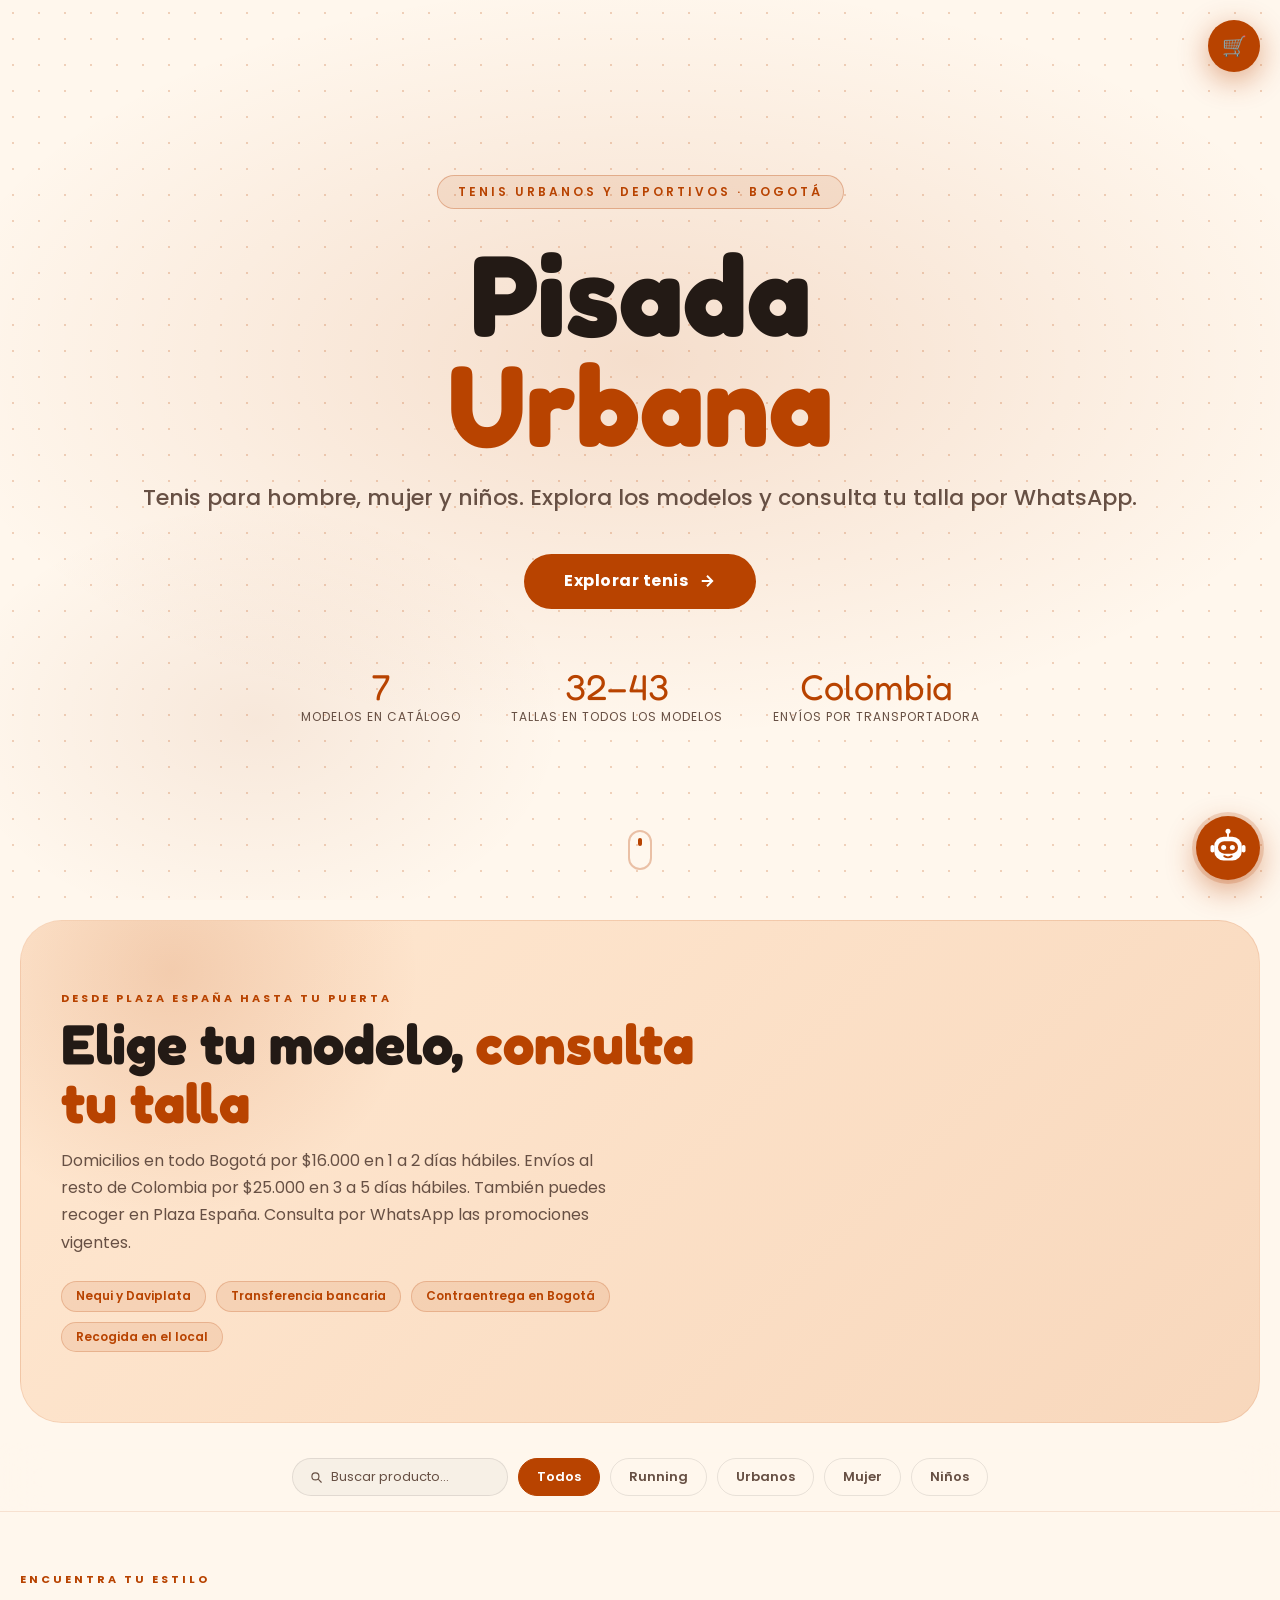
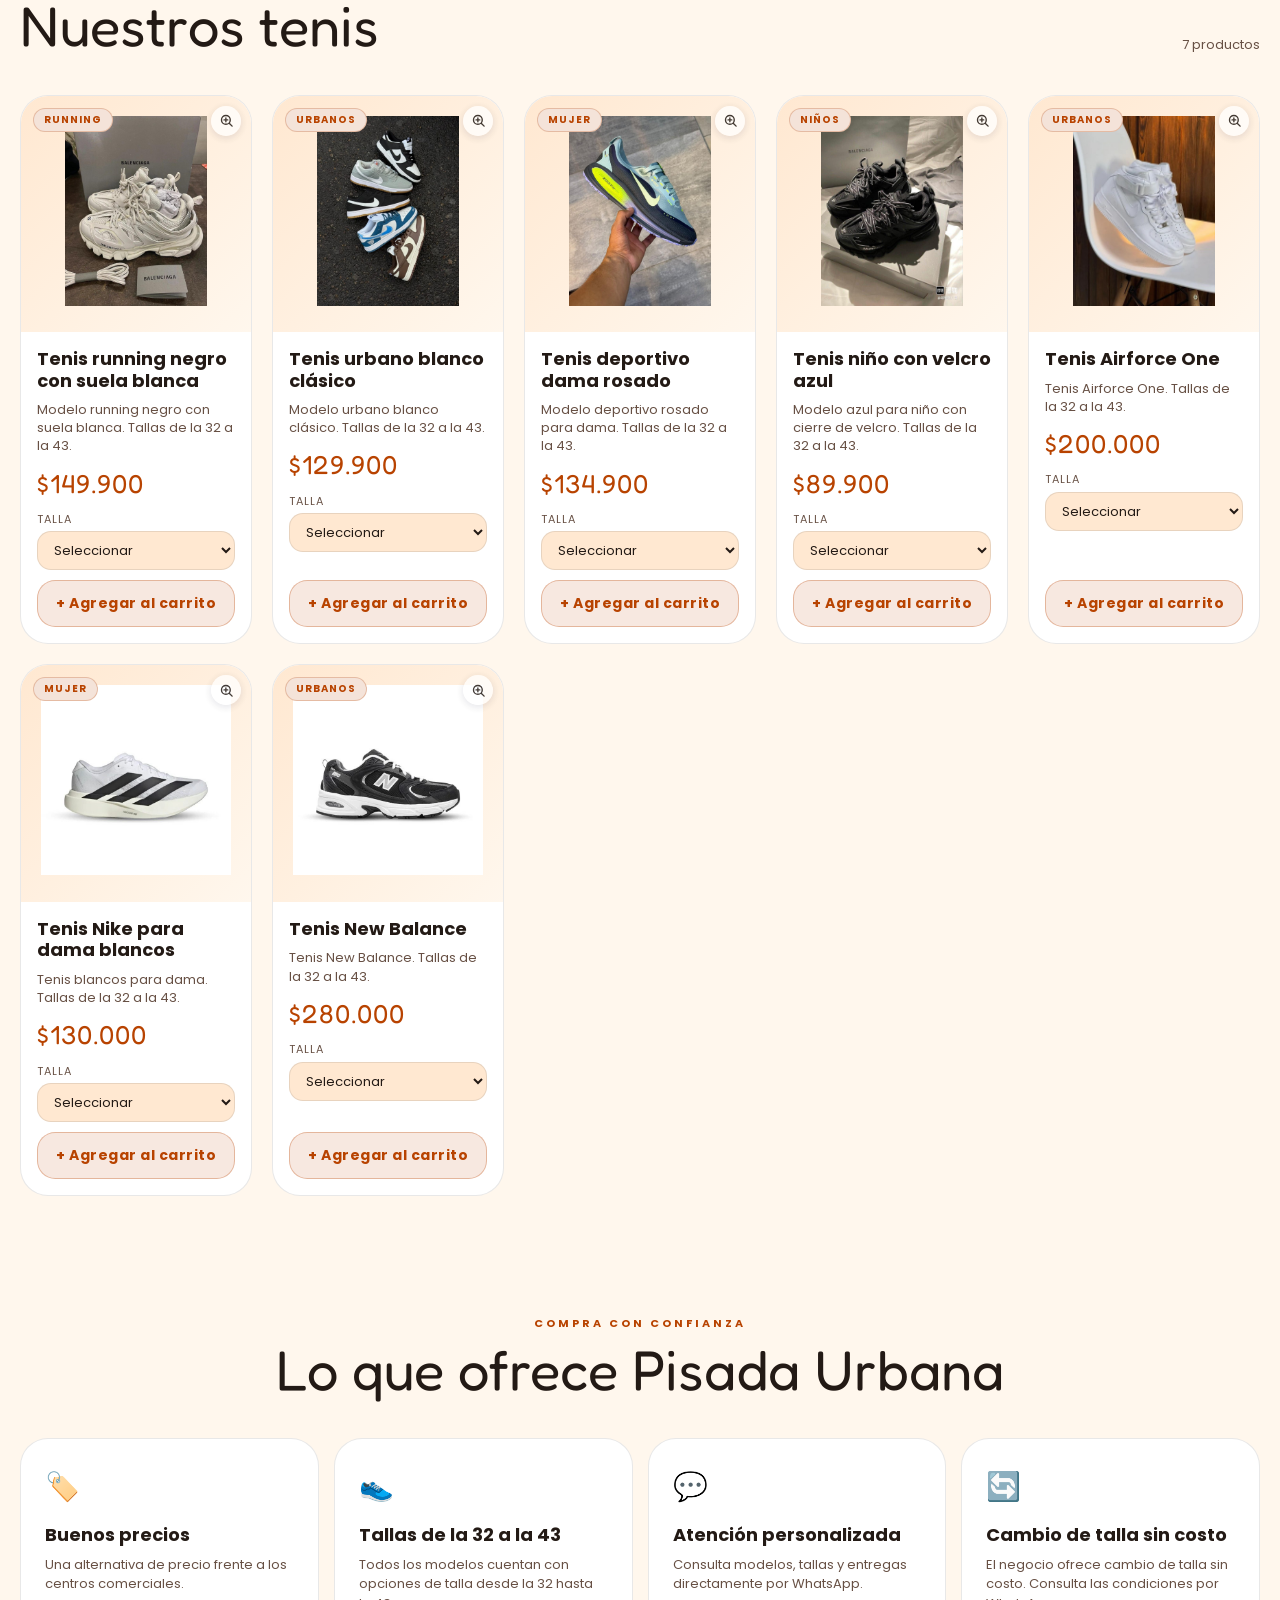
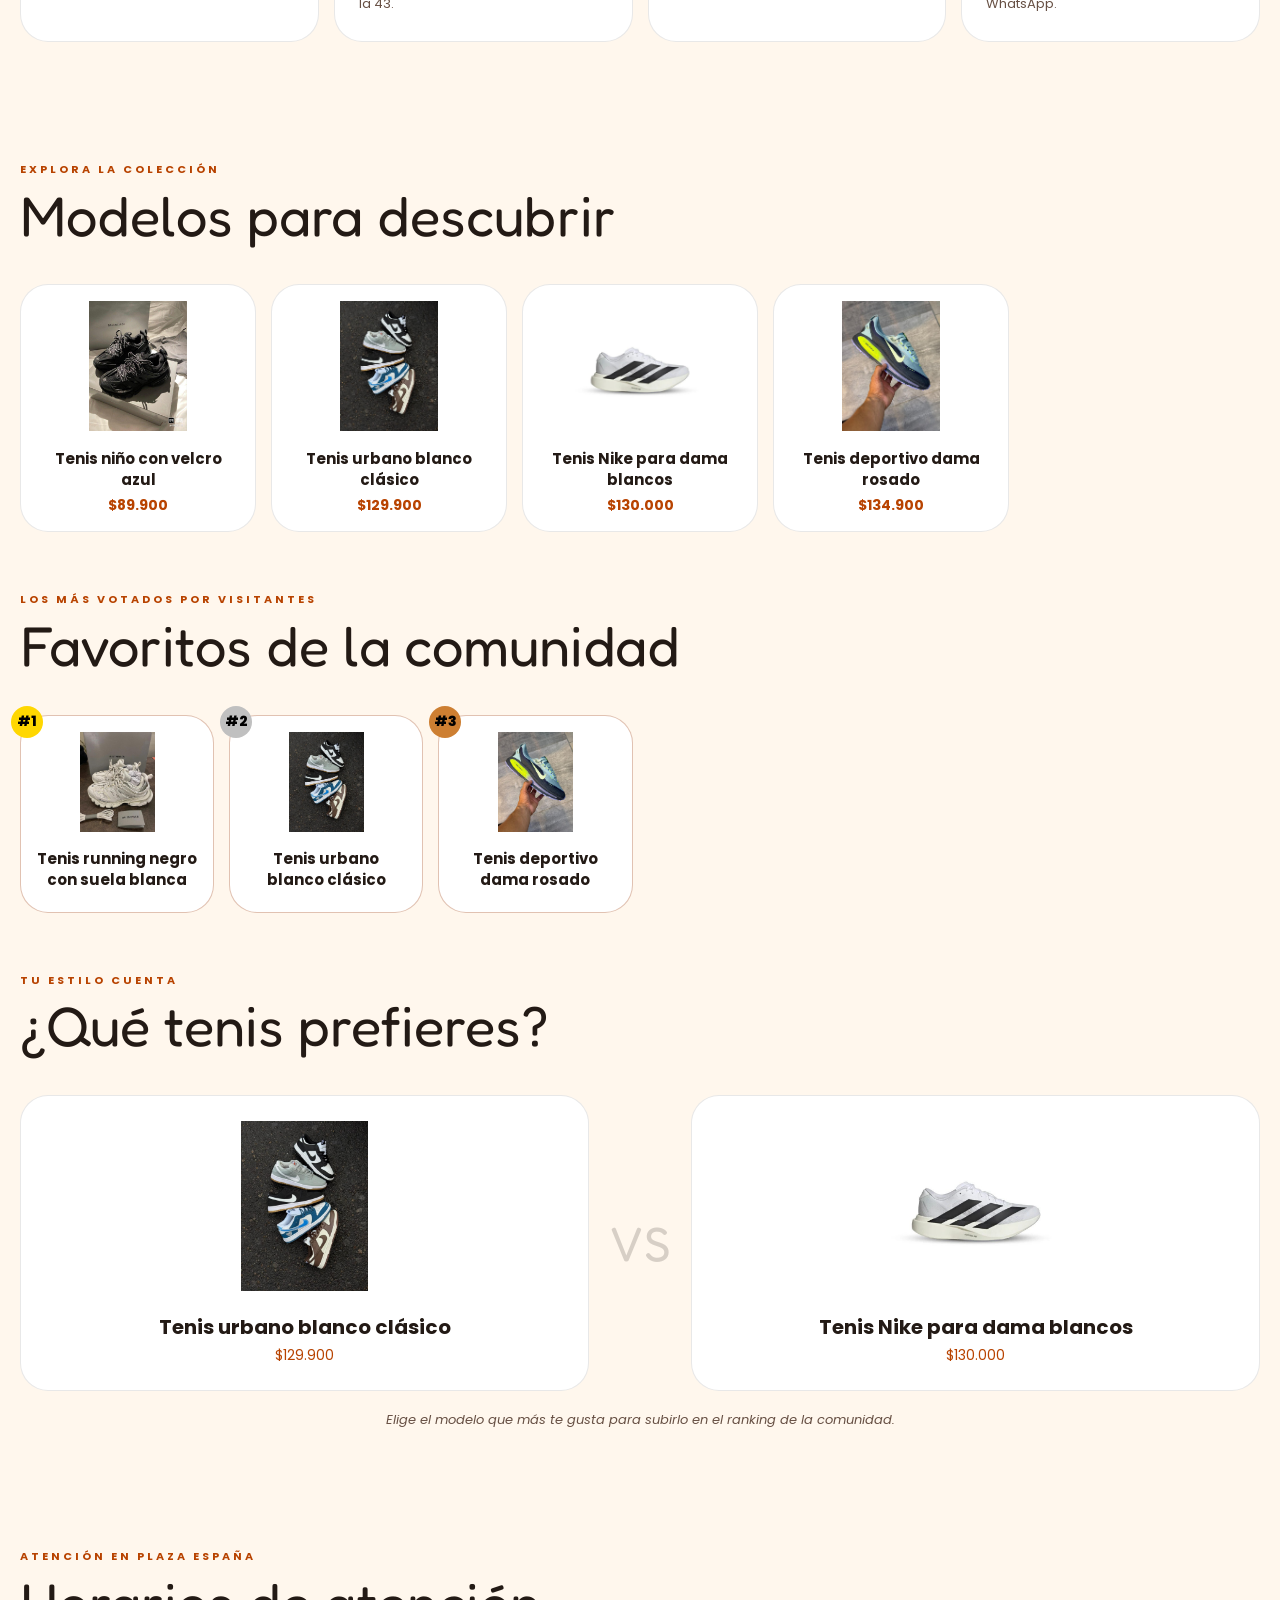
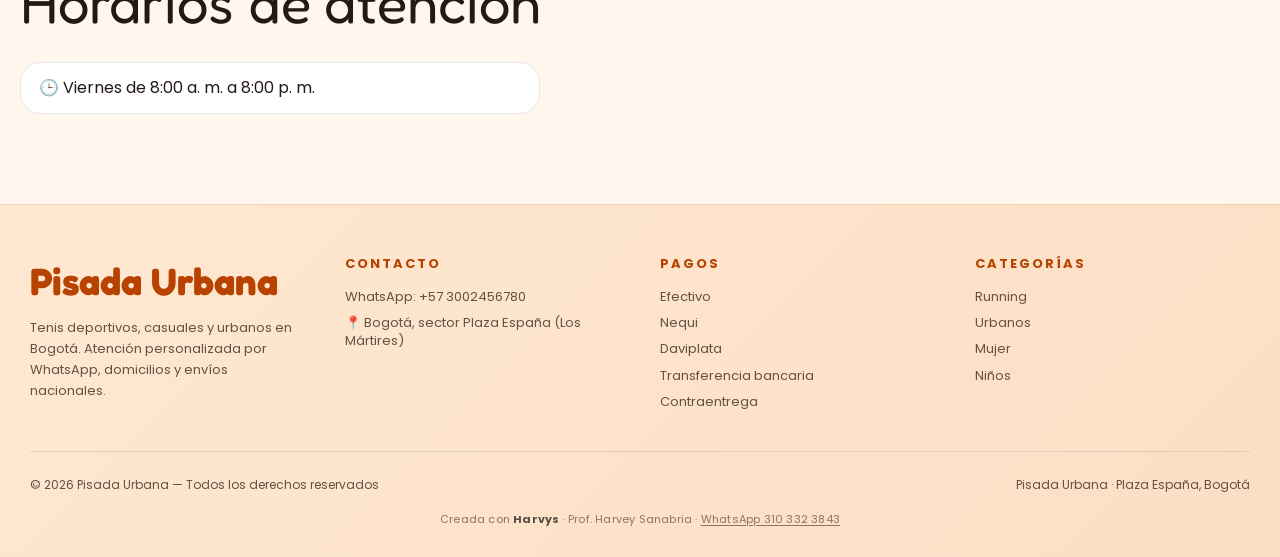
==== index.html @ 50aabb25 "Add files via upload" ====
<!DOCTYPE html>
<!-- Tienda generada con Harvys, asistente de e-commerce creado por el Profesor Harvey Sanabria -->
<html lang="es">
<head>
<meta charset="UTF-8">
<meta name="viewport" content="width=device-width, initial-scale=1.0">
<title>Pisada Urbana</title>
<meta name="description" content="Tienda de tenis para hombre, mujer y niños, con estilos deportivos, casuales y urbanos a buen precio.">
<meta name="generator" content="Harvys — asistente de e-commerce del Profesor Harvey Sanabria">

<link rel="preconnect" href="https://fonts.googleapis.com">
<link rel="preconnect" href="https://fonts.gstatic.com" crossorigin>
<link href="https://fonts.googleapis.com/css2?family=Fredoka&display=swap" rel="stylesheet">
<link href="https://fonts.googleapis.com/css2?family=Poppins:wght@400;600;700&display=swap" rel="stylesheet">
<link rel="stylesheet" href="styles.css">
</head>
<body class="anim-media tarj-elevadas modo-claro">

<!-- MODAL PAGO -->
<div class="modal-overlay" id="modal-pago" onclick="modalClickFuera(event)">
  <div class="modal">
    <div class="modal-handle"></div>
    <div class="modal-head"><h3>Confirmar pago</h3><button class="modal-cerrar" onclick="cerrarModal()" aria-label="Cerrar">✕</button></div>
    <div class="modal-body">
      <div class="modal-total"><span class="tl">Total a pagar</span><span class="tm" id="modal-total-monto">$0</span></div>
      <div class="pago-metodos" id="pago-metodos"></div>
      <div class="pago-datos" id="pago-datos">
        <div class="pd-label">Transferir a este número</div>
        <div class="pd-numero" id="pd-numero"></div>
        <div class="pd-nombre" id="pd-nombre"></div>
        <button class="btn-copiar" onclick="copiarNumero()">📋 Copiar número</button>
      </div>
      <div class="pasos">
        <div class="paso"><div class="paso-num">1</div><div class="paso-txt" id="paso-1"></div></div>
        <div class="paso"><div class="paso-num">2</div><div class="paso-txt">Toca <strong>"Confirmar y enviar"</strong> — se abre WhatsApp con tu pedido</div></div>
        <div class="paso"><div class="paso-num">3</div><div class="paso-txt" id="paso-3"></div></div>
      </div>
    </div>
    <div class="modal-foot">
      <a href="#" target="_blank" rel="noopener" class="btn-wsp" onclick="return prepararWsp(this)">✅ Confirmar y enviar por WhatsApp</a>
      <button class="btn-seguir" onclick="cerrarModal()">← Seguir comprando</button>
    </div>
  </div>
</div>

<div class="overlay" id="overlay" onclick="cerrarCarrito()"></div>

<!-- VISOR DE FOTOS -->
<div class="visor" id="visor" role="dialog" aria-modal="true" aria-label="Foto del producto">
  <figure class="visor-caja">
    <button class="visor-cerrar" aria-label="Cerrar">✕</button>
    <div class="visor-foto" id="visor-foto"><img id="visor-img" alt=""></div>
    <figcaption><strong id="visor-nombre"></strong><span id="visor-precio"></span></figcaption>
    <div class="visor-ayuda">Toca o haz clic en la foto para ampliarla más</div>
  </figure>
</div>

<button class="carrito-fab" onclick="toggleCarrito()" id="fab" aria-label="Abrir carrito">🛒<span class="carrito-badge" id="badge">0</span></button>

<div class="carrito-panel" id="panel-carrito">
  <div class="panel-header"><h3>Tus tenis elegidos</h3><button class="btn-cerrar" onclick="cerrarCarrito()" aria-label="Cerrar carrito">✕</button></div>
  <ul id="lista-carrito"></ul>
  <div class="panel-footer">
    <div class="total-row"><span class="total-lbl">Total</span><span class="total-monto" id="total">$0</span></div>
    <div class="panel-btns"><button class="btn-vaciar" onclick="vaciarCarrito()">Vaciar</button><button class="btn-pagar" onclick="pagar()">Enviar pedido por WhatsApp</button></div>
  </div>
</div>

<!-- ASISTENTE DE LA TIENDA (responde con los datos de esta tienda) -->
<span class="as-aviso" id="as-aviso">¿Te ayudo? 👋</span>
<button class="as-burbuja" id="as-burbuja" aria-label="Abrir el asistente de la tienda"><svg class="as-robot" viewBox="0 0 64 64" aria-hidden="true">
      <line x1="32" y1="5" x2="32" y2="14" stroke="currentColor" stroke-width="3" stroke-linecap="round"/>
      <circle class="as-antena" cx="32" cy="5" r="4" fill="currentColor"/>
      <rect x="4" y="27" width="6" height="12" rx="3" fill="currentColor"/>
      <rect x="54" y="27" width="6" height="12" rx="3" fill="currentColor"/>
      <rect x="10" y="14" width="44" height="38" rx="15" fill="currentColor"/>
      <rect x="16" y="21" width="32" height="20" rx="10" fill="var(--as-cara)"/>
      <circle class="as-ojo" cx="25" cy="31" r="4" fill="currentColor"/>
      <circle class="as-ojo" cx="39" cy="31" r="4" fill="currentColor"/>
      <path d="M26 45q6 4 12 0" stroke="var(--as-cara)" stroke-width="3" fill="none" stroke-linecap="round"/>
    </svg></button>
<div class="as-panel" id="as-panel" role="dialog" aria-label="Pisa">
  <div class="as-cabecera">
    <div class="as-avatar"><svg class="as-robot" viewBox="0 0 64 64" aria-hidden="true">
      <line x1="32" y1="5" x2="32" y2="14" stroke="currentColor" stroke-width="3" stroke-linecap="round"/>
      <circle class="as-antena" cx="32" cy="5" r="4" fill="currentColor"/>
      <rect x="4" y="27" width="6" height="12" rx="3" fill="currentColor"/>
      <rect x="54" y="27" width="6" height="12" rx="3" fill="currentColor"/>
      <rect x="10" y="14" width="44" height="38" rx="15" fill="currentColor"/>
      <rect x="16" y="21" width="32" height="20" rx="10" fill="var(--as-cara)"/>
      <circle class="as-ojo" cx="25" cy="31" r="4" fill="currentColor"/>
      <circle class="as-ojo" cx="39" cy="31" r="4" fill="currentColor"/>
      <path d="M26 45q6 4 12 0" stroke="var(--as-cara)" stroke-width="3" fill="none" stroke-linecap="round"/>
    </svg></div>
    <div><strong>Pisa</strong><small><i></i> En línea</small></div>
    <button id="as-cerrar" aria-label="Cerrar el asistente">✕</button>
  </div>
  <div class="as-mensajes" id="as-mensajes"></div>
  <div class="as-chips" id="as-chips"></div>
  <form class="as-form" id="as-form">
    <input id="as-input" placeholder="Escribe tu pregunta…" autocomplete="off" aria-label="Tu pregunta">
    <button type="submit" aria-label="Enviar"><svg viewBox="0 0 24 24" width="18" height="18" fill="none" stroke="currentColor" stroke-width="2.4" stroke-linecap="round" stroke-linejoin="round"><path d="M12 19V5"/><path d="m5 12 7-7 7 7"/></svg></button>
  </form>
</div>

<header class="hero hero-centrado">
  <div class="hero-bg efecto-puntos"></div>
  <div class="hero-content">
    <div>
      
      <div class="hero-badge">Tenis urbanos y deportivos · Bogotá</div>
      <h1>Pisada<span>Urbana</span></h1>
      <p class="hero-sub">Tenis para hombre, mujer y niños. Explora los modelos y consulta tu talla por WhatsApp.</p>
      <a href="#catalogo" class="btn-hero">Explorar tenis
        <svg viewBox="0 0 24 24" fill="none" stroke="currentColor" stroke-width="2.5"><path d="M5 12h14M12 5l7 7-7 7"/></svg>
      </a>
      <div class="hero-stats"><div class="hero-stat"><div class="num">7</div><div class="lbl">Modelos en catálogo</div></div><div class="hero-stat"><div class="num">32–43</div><div class="lbl">Tallas en todos los modelos</div></div><div class="hero-stat"><div class="num">Colombia</div><div class="lbl">Envíos por transportadora</div></div></div>
    </div>
    </div>
  <div class="hero-scroll"><div></div></div>
</header>

<section class="banner-sec">
  <div class="banner-glow"></div>
  <div class="banner-content">
    <div class="sec-label">Desde Plaza España hasta tu puerta</div>
    <h2>Elige tu modelo, <em>consulta tu talla</em></h2>
    <p>Domicilios en todo Bogotá por $16.000 en 1 a 2 días hábiles. Envíos al resto de Colombia por $25.000 en 3 a 5 días hábiles. También puedes recoger en Plaza España. Consulta por WhatsApp las promociones vigentes.</p>
    <div class="banner-chips"><span class="chip">Nequi y Daviplata</span><span class="chip">Transferencia bancaria</span><span class="chip">Contraentrega en Bogotá</span><span class="chip">Recogida en el local</span></div>
  </div>
</section>

<div class="filtros-wrap" id="filtros-bar">
  <div class="busqueda-wrap">
    <svg viewBox="0 0 24 24" fill="none" stroke-width="2" stroke-linecap="round"><path d="M21 21l-4.35-4.35M17 11A6 6 0 1 1 5 11a6 6 0 0 1 12 0z"/></svg>
    <input type="text" id="buscador" placeholder="Buscar producto..." oninput="filtrarBusqueda()">
  </div>
</div>
<section class="catalogo-wrap" id="catalogo">
  <div class="catalogo-header">
    <div><div class="sec-label">Encuentra tu estilo</div><div class="sec-title">Nuestros tenis</div></div>
    <div class="catalogo-count" id="cont-count"></div>
  </div>
  <div id="productos"></div>
</section>

<section class="beneficios-sec" id="beneficios">
  <div class="sec-centro"><div class="sec-label">Compra con confianza</div><div class="sec-title">Lo que ofrece Pisada Urbana</div></div>
  <div class="beneficios-grid">
    <div class="bcard"><div class="bcard-icono">🏷️</div><h3>Buenos precios</h3><p>Una alternativa de precio frente a los centros comerciales.</p></div><div class="bcard"><div class="bcard-icono">👟</div><h3>Tallas de la 32 a la 43</h3><p>Todos los modelos cuentan con opciones de talla desde la 32 hasta la 43.</p></div><div class="bcard"><div class="bcard-icono">💬</div><h3>Atención personalizada</h3><p>Consulta modelos, tallas y entregas directamente por WhatsApp.</p></div><div class="bcard"><div class="bcard-icono">🔄</div><h3>Cambio de talla sin costo</h3><p>El negocio ofrece cambio de talla sin costo. Consulta las condiciones por WhatsApp.</p></div>
  </div>
</section>

<section class="recs-sec">
  <div class="sec-label">Explora la colección</div>
  <div class="sec-title">Modelos para descubrir</div>
  <div class="recs-grid" id="recomendados"></div>
</section>

<section class="top-sec">
  <div class="sec-label">Los más votados por visitantes</div>
  <div class="sec-title">Favoritos de la comunidad</div>
  <div class="top-grid" id="top"></div>
</section>

<section class="duelo-sec">
  <div class="sec-label">Tu estilo cuenta</div>
  <div class="sec-title">¿Qué tenis prefieres?</div>
  <div class="duelo-arena" id="duelo"></div>
  <p class="duelo-info">Elige el modelo que más te gusta para subirlo en el ranking de la comunidad.</p>
</section>

<section class="horarios-sec">
  <div class="sec-label">Atención en Plaza España</div>
  <div class="sec-title">Horarios de atención</div>
  <ul class="horarios-lista"><li>🕒 Viernes de 8:00 a. m. a 8:00 p. m.</li></ul>
</section>

<footer>
  <div class="footer-grid">
    <div class="footer-marca"><h3>Pisada Urbana</h3><p>Tenis deportivos, casuales y urbanos en Bogotá. Atención personalizada por WhatsApp, domicilios y envíos nacionales.</p></div>
    <div class="footer-col"><h4>Contacto</h4><ul><li><a href="https://wa.me/573002456780" target="_blank" rel="noopener">WhatsApp: +57 3002456780</a></li><li>📍 Bogotá, sector Plaza España (Los Mártires)</li></ul></div>
    <div class="footer-col"><h4>Pagos</h4><ul><li>Efectivo</li><li>Nequi</li><li>Daviplata</li><li>Transferencia bancaria</li><li>Contraentrega</li></ul></div>
    <div class="footer-col"><h4>Categorías</h4><ul><li>Running</li><li>Urbanos</li><li>Mujer</li><li>Niños</li></ul></div>
  </div>
  <div class="footer-bottom">
    <span>© 2026 Pisada Urbana — Todos los derechos reservados</span>
    <span>Pisada Urbana · Plaza España, Bogotá</span>
  </div>
  <div class="footer-credito">
    Creada con <strong>Harvys</strong> · Prof. Harvey Sanabria ·
    <a href="https://wa.me/573103323843?text=Hola%20Profesor%20Harvey%2C%20vi%20una%20tienda%20creada%20con%20Harvys%20y%20quiero%20m%C3%A1s%20informaci%C3%B3n." target="_blank" rel="noopener">WhatsApp 310 332 3843</a>
  </div>
</footer>

<!-- Copia del proyecto para volver a abrirlo en Harvys (botón "Abrir"). No la borres. -->
<script type="application/json" id="harvys-proyecto">{"negocio":{"nombre":"Pisada Urbana","descripcion":"Tienda de tenis para hombre, mujer y niños, con estilos deportivos, casuales y urbanos a buen precio.","eslogan":"","ciudad":"Bogotá, sector Plaza España (Los Mártires)","cobertura":"Domicilios en todo Bogotá por $16.000, en 1 a 2 días hábiles. Envíos al resto de Colombia por transportadora por $25.000, en 3 a 5 días hábiles. Recogida en Plaza España, Bogotá; dirección con número o local: [POR COMPLETAR].","whatsapp":"573002456780","instagram":"","facebook":"","tiktok":"","horarios":["Viernes de 8:00 a. m. a 8:00 p. m."],"logo":""},"tema":{"nombreEstilo":"Movimiento naranja","modo":"claro","colores":{"primario":"#B84300","textoSobrePrimario":"#FFFFFF","fondo":"#FFF7ED","fondoAlterno":"#FFE8D1","tarjeta":"#FFFFFF","texto":"#231A15","textoSuave":"#675044","acento":"#9D3600"},"fuentes":{"titulos":"Fredoka","cuerpo":"Poppins"},"titulosMayusculas":false,"radio":28,"animaciones":"media","fondoEfecto":"puntos","hero":"centrado","tarjetas":"elevadas"},"textos":{"heroEtiqueta":"Tenis urbanos y deportivos · Bogotá","heroTitulo":"Pisada","heroTituloResaltado":"Urbana","heroSubtitulo":"Tenis para hombre, mujer y niños. Explora los modelos y consulta tu talla por WhatsApp.","heroBoton":"Explorar tenis","heroImagen":"","estadisticas":[{"valor":"{productos}","etiqueta":"Modelos en catálogo"},{"valor":"32–43","etiqueta":"Tallas en todos los modelos"},{"valor":"Colombia","etiqueta":"Envíos por transportadora"}],"bannerEtiqueta":"Desde Plaza España hasta tu puerta","bannerTitulo":"Elige tu modelo,","bannerTituloResaltado":"consulta tu talla","bannerTexto":"Domicilios en todo Bogotá por $16.000 en 1 a 2 días hábiles. Envíos al resto de Colombia por $25.000 en 3 a 5 días hábiles. También puedes recoger en Plaza España. Consulta por WhatsApp las promociones vigentes.","chips":["Nequi y Daviplata","Transferencia bancaria","Contraentrega en Bogotá","Recogida en el local"],"catalogoEtiqueta":"Encuentra tu estilo","catalogoTitulo":"Nuestros tenis","botonAgregar":"+ Agregar al carrito","beneficiosEtiqueta":"Compra con confianza","beneficiosTitulo":"Lo que ofrece Pisada Urbana","recomendadosEtiqueta":"Explora la colección","recomendadosTitulo":"Modelos para descubrir","topEtiqueta":"Los más votados por visitantes","topTitulo":"Favoritos de la comunidad","dueloEtiqueta":"Tu estilo cuenta","dueloTitulo":"¿Qué tenis prefieres?","dueloInfo":"Elige el modelo que más te gusta para subirlo en el ranking de la comunidad.","testimoniosEtiqueta":"Experiencias de compra","testimoniosTitulo":"Opiniones de clientes","horariosEtiqueta":"Atención en Plaza España","horariosTitulo":"Horarios de atención","footerTexto":"Tenis deportivos, casuales y urbanos en Bogotá. Atención personalizada por WhatsApp, domicilios y envíos nacionales.","footerFrase":"Pisada Urbana · Plaza España, Bogotá","carritoTitulo":"Tus tenis elegidos","botonPagar":"Enviar pedido por WhatsApp"},"productos":[{"id":"p01","nombre":"Tenis running negro con suela blanca","precio":149900,"categoria":"Running","imagen":"foto:rzuy19","descripcion":"Modelo running negro con suela blanca. Tallas de la 32 a la 43.","opciones":{"etiqueta":"Talla","valores":["32","33","34","35","36","37","38","39","40","41","42","43"]},"destacado":false},{"id":"p02","nombre":"Tenis urbano blanco clásico","precio":129900,"categoria":"Urbanos","imagen":"foto:slt9md","descripcion":"Modelo urbano blanco clásico. Tallas de la 32 a la 43.","opciones":{"etiqueta":"Talla","valores":["32","33","34","35","36","37","38","39","40","41","42","43"]},"destacado":false},{"id":"p05","nombre":"Tenis deportivo dama rosado","precio":134900,"categoria":"Mujer","imagen":"foto:jl4dgn","descripcion":"Modelo deportivo rosado para dama. Tallas de la 32 a la 43.","opciones":{"etiqueta":"Talla","valores":["32","33","34","35","36","37","38","39","40","41","42","43"]},"destacado":false},{"id":"p06","nombre":"Tenis niño con velcro azul","precio":89900,"categoria":"Niños","imagen":"foto:9vg8ok","descripcion":"Modelo azul para niño con cierre de velcro. Tallas de la 32 a la 43.","opciones":{"etiqueta":"Talla","valores":["32","33","34","35","36","37","38","39","40","41","42","43"]},"destacado":false},{"id":"p07","nombre":"Tenis Airforce One","precio":200000,"categoria":"Urbanos","imagen":"foto:bc3qbt","descripcion":"Tenis Airforce One. Tallas de la 32 a la 43.","opciones":{"etiqueta":"Talla","valores":["32","33","34","35","36","37","38","39","40","41","42","43"]},"destacado":false},{"id":"p08","nombre":"Tenis Nike para dama blancos","precio":130000,"categoria":"Mujer","imagen":"foto:k0mza6","descripcion":"Tenis blancos para dama. Tallas de la 32 a la 43.","opciones":{"etiqueta":"Talla","valores":["32","33","34","35","36","37","38","39","40","41","42","43"]},"destacado":false},{"id":"p09","nombre":"Tenis New Balance","precio":280000,"categoria":"Urbanos","imagen":"foto:twryoh","descripcion":"Tenis New Balance. Tallas de la 32 a la 43.","opciones":{"etiqueta":"Talla","valores":["32","33","34","35","36","37","38","39","40","41","42","43"]},"destacado":false}],"beneficios":[{"icono":"🏷️","titulo":"Buenos precios","texto":"Una alternativa de precio frente a los centros comerciales."},{"icono":"👟","titulo":"Tallas de la 32 a la 43","texto":"Todos los modelos cuentan con opciones de talla desde la 32 hasta la 43."},{"icono":"💬","titulo":"Atención personalizada","texto":"Consulta modelos, tallas y entregas directamente por WhatsApp."},{"icono":"🔄","titulo":"Cambio de talla sin costo","texto":"El negocio ofrece cambio de talla sin costo. Consulta las condiciones por WhatsApp."}],"testimonios":[],"pagos":{"metodos":[{"nombre":"Efectivo","icono":"💵","tipo":"efectivo"},{"nombre":"Nequi","icono":"💜","tipo":"transferencia"},{"nombre":"Daviplata","icono":"🔴","tipo":"transferencia"},{"nombre":"Transferencia bancaria","icono":"🏦","tipo":"transferencia"},{"nombre":"Contraentrega","icono":"📦","tipo":"contraentrega"}],"numeroTransferencia":"3002456780","titular":"Julieth","contraentregaDetalle":"Solo en Bogotá, sin monto mínimo ni recargo por contraentrega. Pago en efectivo al repartidor. Costo del domicilio: $16.000."},"backend":{"url":"https://script.google.com/macros/s/AKfycbzx_1TXhVfVCFQFNmBJoI6K0vPOOq-LakHg6I1dQ0BJuDRF0gDs_hs4fSULkts6eMj9rA/exec"},"asistente":{"activo":true,"nombre":"Pisa","saludo":"¡Hola! Soy Pisa, tu asistente de Pisada Urbana. Te ayudo a consultar modelos, precios y entregas. ¿Qué tenis buscas?"},"secciones":["banner","catalogo","beneficios","recomendados","top","duelo","horarios"],"personalizado":{"css":"","secciones":[]}}</script>
<script type="application/json" id="harvys-rutas">{"p01":"img/p01-tenis-sportstyle-negro-1-rzuy19.jpg","p02":"img/p02-tenis-urbano-blanco-1-slt9md.jpg","p05":"img/p05-tenis-deportivo-rosado-1-jl4dgn.jpg","p06":"img/p06-tenis-nino-velcro-azul-1-9vg8ok.jpg","p07":"img/p05-tenis-sportstyle-blanco-bc3qbt.jpg","p08":"img/p03-tenis-deportivo-blancos-1-k0mza6.jpg","p09":"img/p05-tenis-deportivo-negro-twryoh.jpg"}</script>
<script src="script.js"></script>
</body>
</html>
---- styles.css ----
/* ===== PISADA URBANA — ESTILOS =====
   Colores, fuentes y formas de la tienda: cambia las variables de :root
   y se actualiza todo el sitio.
   Generado con Harvys — Profesor Harvey Sanabria. */
:root{
  --p:#B84300;--p-txt:#FFFFFF;--acc:#9D3600;
  --bg:#FFF7ED;--bg2:#FFE8D1;--card:#FFFFFF;
  --tx:#231A15;--tx2:#675044;
  --linea:rgba(0,0,0,.09);
  --suave:rgba(0,0,0,.03);
  --sombra:rgba(30,30,60,.14);
  --r:28px;--rp:100px;
  --ft:'Fredoka',sans-serif;
  --fb:'Poppins',system-ui,sans-serif;
  --tt:none;
  --ls:0px;
  --hero-size:clamp(48px,9vw,120px);
}

*{box-sizing:border-box;margin:0;padding:0}
html{scroll-behavior:smooth;background:var(--bg)}
body{background:var(--bg);color:var(--tx);font-family:var(--fb);max-width:1300px;margin:0 auto;overflow-x:hidden;line-height:1.4}
img{max-width:100%}
a{color:inherit}
.titulo-fuente{font-family:var(--ft);text-transform:var(--tt)}

/* ===== HERO ===== */
header.hero{position:relative;display:flex;align-items:center;justify-content:center;text-align:center;overflow:hidden;background:var(--bg)}
.hero-centrado{min-height:100vh}
.hero-compacto{min-height:62vh}
.hero-dividido{min-height:88vh}
.hero-bg{position:absolute;inset:0;pointer-events:none}
.efecto-brillo,.efecto-cuadricula,.efecto-puntos{background:radial-gradient(ellipse 80% 60% at 50% 40%,color-mix(in srgb,var(--p) 14%,transparent) 0%,transparent 70%),radial-gradient(ellipse 40% 40% at 20% 80%,color-mix(in srgb,var(--acc) 8%,transparent) 0%,transparent 60%)}
.efecto-cuadricula::after{content:'';position:absolute;inset:0;background-image:linear-gradient(color-mix(in srgb,var(--p) 6%,transparent) 1px,transparent 1px),linear-gradient(90deg,color-mix(in srgb,var(--p) 6%,transparent) 1px,transparent 1px);background-size:60px 60px}
.efecto-puntos::after{content:'';position:absolute;inset:0;background-image:radial-gradient(color-mix(in srgb,var(--p) 22%,transparent) 1.5px,transparent 1.5px);background-size:26px 26px}
.hero-content{position:relative;z-index:2;padding:40px 20px;width:100%}
.hero-logo{max-height:90px;margin-bottom:20px;border-radius:var(--r)}
.hero-badge{display:inline-block;background:color-mix(in srgb,var(--p) 10%,transparent);border:1px solid color-mix(in srgb,var(--p) 30%,transparent);color:var(--p);font-size:12px;font-weight:600;letter-spacing:3px;text-transform:uppercase;padding:8px 20px;border-radius:var(--rp);margin-bottom:30px;animation:fadeUp .8s ease both}
.hero h1{font-family:var(--ft);text-transform:var(--tt);font-size:var(--hero-size);line-height:.95;letter-spacing:var(--ls);color:var(--tx);animation:fadeUp .9s ease .1s both}
.hero h1 span{color:var(--p);display:block}
.hero-sub{font-size:clamp(16px,2vw,22px);color:var(--tx2);margin:25px 0 40px;font-weight:500;animation:fadeUp 1s ease .2s both}
.btn-hero{display:inline-flex;align-items:center;gap:10px;background:var(--p);color:var(--p-txt);padding:16px 40px;text-decoration:none;font-weight:700;font-size:16px;border-radius:var(--rp);transition:all .3s;animation:fadeUp 1s ease .3s both;letter-spacing:.5px}
.btn-hero:hover{transform:scale(1.05);box-shadow:0 0 40px color-mix(in srgb,var(--p) 40%,transparent)}
.btn-hero svg{width:18px;height:18px;transition:transform .3s}
.btn-hero:hover svg{transform:translateX(4px)}
.hero-stats{display:flex;gap:50px;justify-content:center;margin-top:60px;animation:fadeUp 1s ease .4s both;flex-wrap:wrap}
.hero-stat .num{font-family:var(--ft);font-size:36px;color:var(--p);line-height:1}
.hero-stat .lbl{font-size:12px;color:var(--tx2);letter-spacing:1px;text-transform:uppercase;margin-top:4px}
.hero-scroll{position:absolute;bottom:30px;left:50%;transform:translateX(-50%);z-index:2;animation:scrollBounce 2s ease infinite}
.hero-scroll div{width:24px;height:40px;border:2px solid color-mix(in srgb,var(--p) 30%,transparent);border-radius:12px;position:relative}
.hero-scroll div::after{content:'';position:absolute;left:50%;top:6px;transform:translateX(-50%);width:4px;height:8px;background:var(--p);border-radius:2px;animation:scrollDot 2s ease infinite}
.hero-compacto .hero-scroll,.hero-dividido .hero-scroll{display:none}
.hero-dividido .hero-content{display:grid;grid-template-columns:1.1fr .9fr;gap:40px;align-items:center;text-align:left;max-width:1200px}
.hero-dividido .hero-stats{justify-content:flex-start}
.hero-img{width:100%;max-height:520px;object-fit:cover;border-radius:calc(var(--r) * 1.5);box-shadow:0 30px 60px var(--sombra);animation:fadeUp 1s ease .2s both}
@keyframes scrollBounce{0%,100%{opacity:1}50%{opacity:.4}}
@keyframes scrollDot{0%{top:6px;opacity:1}100%{top:20px;opacity:0}}

/* ===== FILTROS ===== */
.filtros-wrap{position:sticky;top:0;z-index:100;background:color-mix(in srgb,var(--bg) 90%,transparent);backdrop-filter:blur(20px);border-bottom:1px solid color-mix(in srgb,var(--p) 12%,transparent);padding:15px 20px;display:flex;align-items:center;gap:10px;flex-wrap:wrap;justify-content:center}
.filtros-wrap button{background:transparent;color:var(--tx2);border:1px solid var(--linea);padding:8px 18px;cursor:pointer;border-radius:var(--rp);font-family:var(--fb);font-weight:600;font-size:13px;transition:all .25s;white-space:nowrap}
.filtros-wrap button:hover,.filtros-wrap button.activo{background:var(--p);color:var(--p-txt);border-color:var(--p)}
.busqueda-wrap{display:flex;align-items:center;gap:8px;background:var(--suave);border:1px solid var(--linea);border-radius:var(--rp);padding:8px 16px}
.busqueda-wrap input{background:none;border:none;outline:none;color:var(--tx);font-family:var(--fb);font-size:13px;width:160px}
.busqueda-wrap input::placeholder{color:var(--tx2)}
.busqueda-wrap svg{width:14px;height:14px;flex-shrink:0;stroke:var(--tx2)}

/* ===== TÍTULOS DE SECCIÓN ===== */
.sec-label{font-size:11px;letter-spacing:3px;text-transform:uppercase;color:var(--p);margin-bottom:8px;font-weight:700}
.sec-title{font-family:var(--ft);text-transform:var(--tt);font-size:clamp(32px,5vw,56px);line-height:1.05;color:var(--tx);letter-spacing:var(--ls)}
.sec-centro{text-align:center}

/* ===== CATÁLOGO ===== */
.catalogo-wrap{padding:60px 20px}
.catalogo-header{display:flex;align-items:flex-end;justify-content:space-between;margin-bottom:40px;flex-wrap:wrap;gap:15px}
.catalogo-count{font-size:13px;color:var(--tx2)}
#productos{display:grid;grid-template-columns:repeat(auto-fill,minmax(230px,1fr));gap:20px}

/* ===== TARJETAS (base "elevadas") ===== */
.producto,.bcard,.rec-card,.top-card,.duelo-card,.testimonio{background:var(--card);border:1px solid var(--linea);border-radius:var(--r);transition:all .35s ease}
.producto{overflow:hidden;position:relative;display:flex;flex-direction:column}
.producto:hover{transform:translateY(-6px);border-color:color-mix(in srgb,var(--p) 30%,transparent);box-shadow:0 20px 50px var(--sombra)}
.tarj-planas .producto,.tarj-planas .bcard,.tarj-planas .rec-card,.tarj-planas .top-card,.tarj-planas .duelo-card,.tarj-planas .testimonio{border-color:transparent;box-shadow:none}
.tarj-borde .producto,.tarj-borde .bcard,.tarj-borde .rec-card,.tarj-borde .top-card,.tarj-borde .duelo-card,.tarj-borde .testimonio{background:transparent;border-color:color-mix(in srgb,var(--tx) 18%,transparent)}
.prod-img-wrap{position:relative;background:linear-gradient(135deg,var(--bg2),var(--bg));padding:20px;overflow:hidden;cursor:zoom-in}
.prod-lupa{position:absolute;top:10px;right:10px;z-index:2;width:30px;height:30px;border-radius:50%;background:color-mix(in srgb,var(--card) 85%,transparent);color:var(--tx);display:flex;align-items:center;justify-content:center;opacity:.85;transition:opacity .25s,transform .25s;pointer-events:none;box-shadow:0 2px 8px var(--sombra)}
.prod-lupa svg{width:15px;height:15px}
.prod-img-wrap:hover .prod-lupa{opacity:0;transform:scale(.8)}
.producto img{width:100%;height:190px;object-fit:contain;transition:transform .3s ease}
/* Lupa: al pasar el mouse la foto se amplía siguiendo el cursor */
@media (hover:hover){.prod-img-wrap:hover img{transform:scale(2)}}
.prod-cat{position:absolute;top:12px;left:12px;z-index:1;background:color-mix(in srgb,var(--p) 15%,var(--card));border:1px solid color-mix(in srgb,var(--p) 25%,transparent);color:var(--p);font-size:10px;font-weight:700;letter-spacing:1px;text-transform:uppercase;padding:4px 10px;border-radius:var(--rp)}
.prod-body{padding:16px;flex:1;display:flex;flex-direction:column;gap:10px}
.prod-nombre{font-size:18px;font-weight:700;color:var(--tx);line-height:1.2}
.prod-desc{font-size:13px;color:var(--tx2);line-height:1.4}
.prod-precio{font-family:var(--ft);font-size:26px;color:var(--p);letter-spacing:1px}
.tallas-label{font-size:11px;color:var(--tx2);text-transform:uppercase;letter-spacing:1px;margin-bottom:4px}
.select-talla{width:100%;padding:8px 12px;border-radius:calc(var(--r) / 2);border:1px solid var(--linea);background:var(--bg2);color:var(--tx);font-family:var(--fb);font-size:13px;cursor:pointer;outline:none;transition:border-color .25s}
.select-talla:focus{border-color:var(--p)}
.btn-agregar{margin-top:auto;width:100%;padding:12px;background:color-mix(in srgb,var(--p) 12%,transparent);border:1px solid color-mix(in srgb,var(--p) 30%,transparent);color:var(--p);border-radius:calc(var(--r) * .65);font-family:var(--fb);font-weight:700;font-size:14px;cursor:pointer;transition:all .25s;letter-spacing:.5px}
.btn-agregar:hover,.btn-agregar.agregado{background:var(--p);color:var(--p-txt);border-color:var(--p)}
.btn-agregar:disabled{opacity:.55;cursor:not-allowed;background:transparent;color:var(--tx2);border-color:var(--linea)}
.producto.agotado img{opacity:.45;filter:grayscale(.6)}
.prod-stock{font-size:12px;font-weight:700;color:#e0663d;margin-top:-6px}

/* ===== CARRITO ===== */
.carrito-fab{position:fixed;top:20px;right:20px;z-index:1000;background:var(--p);color:var(--p-txt);width:52px;height:52px;border-radius:50%;display:flex;align-items:center;justify-content:center;cursor:pointer;box-shadow:0 8px 30px color-mix(in srgb,var(--p) 45%,transparent);transition:all .3s;border:none;font-size:20px}
.carrito-fab:hover{transform:scale(1.1)}
.carrito-badge{position:absolute;top:-4px;right:-4px;background:#ff4444;color:#fff;width:20px;height:20px;border-radius:50%;font-size:11px;font-weight:700;align-items:center;justify-content:center;display:none}
.carrito-panel{position:fixed;top:0;right:-400px;width:380px;height:100vh;background:var(--bg2);border-left:1px solid color-mix(in srgb,var(--p) 15%,transparent);z-index:1001;transition:right .4s cubic-bezier(.25,.46,.45,.94);display:flex;flex-direction:column}
.carrito-panel.abierto{right:0}
.panel-header{padding:25px 20px 20px;border-bottom:1px solid var(--linea);display:flex;align-items:center;justify-content:space-between}
.panel-header h3{font-family:var(--ft);text-transform:var(--tt);font-size:28px;color:var(--tx);letter-spacing:var(--ls)}
.btn-cerrar,.modal-cerrar{background:var(--suave);border:1px solid var(--linea);color:var(--tx2);width:34px;height:34px;border-radius:50%;cursor:pointer;font-size:16px;display:flex;align-items:center;justify-content:center;transition:all .2s;flex-shrink:0}
.btn-cerrar:hover,.modal-cerrar:hover{background:rgba(255,100,100,.2);color:#ff6666}
#lista-carrito{flex:1;overflow-y:auto;padding:15px 20px;list-style:none;display:flex;flex-direction:column;gap:10px}
.carrito-item{background:var(--suave);border:1px solid var(--linea);border-radius:calc(var(--r) * .75);padding:12px;display:flex;align-items:center;gap:12px}
.carrito-item img{width:48px;height:48px;object-fit:contain;background:color-mix(in srgb,var(--p) 6%,transparent);border-radius:8px;flex-shrink:0}
.ci-info{flex:1;min-width:0}
.ci-nombre{font-size:13px;font-weight:600;color:var(--tx);white-space:nowrap;overflow:hidden;text-overflow:ellipsis}
.ci-detalle{font-size:11px;color:var(--tx2);margin-top:3px}
.ci-cantidad{display:flex;align-items:center;gap:8px;margin-top:6px}
.ci-cantidad button{width:22px;height:22px;border-radius:50%;background:color-mix(in srgb,var(--p) 12%,transparent);border:1px solid color-mix(in srgb,var(--p) 30%,transparent);color:var(--p);font-size:13px;font-weight:700;line-height:1;cursor:pointer;display:flex;align-items:center;justify-content:center}
.ci-cantidad button:hover{background:var(--p);color:var(--p-txt)}
.ci-cantidad span{font-size:13px;font-weight:700;color:var(--tx);min-width:14px;text-align:center}
.ci-precio{font-family:var(--ft);font-size:16px;color:var(--p);flex-shrink:0}
.btn-eliminar{background:none;border:none;color:rgba(255,100,100,.6);cursor:pointer;font-size:16px;flex-shrink:0;padding:2px}
.btn-eliminar:hover{color:#ff4444}
.panel-footer{padding:20px;border-top:1px solid var(--linea)}
.total-row{display:flex;justify-content:space-between;align-items:baseline;margin-bottom:15px}
.total-lbl{font-size:13px;color:var(--tx2);text-transform:uppercase;letter-spacing:1px}
.total-monto{font-family:var(--ft);font-size:32px;color:var(--p)}
.panel-btns{display:flex;gap:10px}
.btn-vaciar{flex:1;padding:13px;background:rgba(255,100,100,.1);border:1px solid rgba(255,100,100,.25);color:#e05555;border-radius:calc(var(--r) * .65);font-family:var(--fb);font-weight:700;font-size:13px;cursor:pointer}
.btn-pagar{flex:2;padding:13px;background:var(--p);border:none;color:var(--p-txt);border-radius:calc(var(--r) * .65);font-family:var(--fb);font-weight:700;font-size:13px;cursor:pointer}
.carrito-vacio{text-align:center;padding:40px 20px;color:var(--tx2);font-size:14px}
.carrito-vacio .icono{font-size:40px;margin-bottom:10px}
.overlay{position:fixed;inset:0;background:rgba(0,0,0,.55);z-index:1000;opacity:0;pointer-events:none;transition:opacity .4s}
.overlay.activo{opacity:1;pointer-events:all}

/* ===== BANNER ===== */
.banner-sec{margin:20px;border-radius:calc(var(--r) * 1.5);overflow:hidden;position:relative;padding:70px 40px;background:linear-gradient(135deg,var(--bg2),color-mix(in srgb,var(--p) 10%,var(--bg2)));border:1px solid color-mix(in srgb,var(--p) 12%,transparent)}
.banner-glow{position:absolute;width:500px;height:500px;background:radial-gradient(circle,color-mix(in srgb,var(--p) 16%,transparent),transparent 70%);top:-200px;left:-100px;pointer-events:none;animation:moverGlow 8s ease infinite alternate}
@keyframes moverGlow{from{transform:translate(0,0)}to{transform:translate(100px,80px)}}
.banner-content{position:relative;z-index:2;max-width:700px}
.banner-content h2{font-family:var(--ft);text-transform:var(--tt);font-size:clamp(32px,5vw,56px);line-height:1.05;color:var(--tx);margin-bottom:15px;letter-spacing:var(--ls)}
.banner-content h2 em{color:var(--p);font-style:normal}
.banner-content p{color:var(--tx2);font-size:16px;line-height:1.7;max-width:550px}
.banner-chips{display:flex;gap:10px;flex-wrap:wrap;margin-top:25px}
.chip{background:color-mix(in srgb,var(--p) 10%,transparent);border:1px solid color-mix(in srgb,var(--p) 22%,transparent);color:var(--p);font-size:12px;font-weight:600;padding:6px 14px;border-radius:var(--rp)}

/* ===== BENEFICIOS ===== */
.beneficios-sec,.recs-sec,.testimonios-sec,.horarios-sec,.seccion-personalizada{padding:60px 20px}
.beneficios-grid{display:grid;grid-template-columns:repeat(auto-fit,minmax(200px,1fr));gap:15px;margin-top:40px}
.bcard{padding:28px 24px;position:relative;overflow:hidden}
.bcard::before{content:'';position:absolute;top:0;left:0;right:0;height:2px;background:linear-gradient(90deg,transparent,var(--p),transparent);opacity:0;transition:opacity .3s}
.bcard:hover{transform:translateY(-4px)}
.bcard:hover::before{opacity:1}
.bcard-icono{font-size:28px;margin-bottom:15px}
.bcard h3{font-size:18px;font-weight:700;color:var(--tx);margin-bottom:8px}
.bcard p{font-size:13px;color:var(--tx2);line-height:1.5}

/* ===== RECOMENDADOS / TOP ===== */
.recs-grid{display:grid;grid-template-columns:repeat(auto-fill,minmax(200px,1fr));gap:15px;margin-top:40px}
.rec-card,.top-card{padding:16px;text-align:center;cursor:pointer}
.rec-card:hover{transform:translateY(-4px);box-shadow:0 10px 30px var(--sombra)}
.rec-card img{width:100%;height:130px;object-fit:contain;margin-bottom:10px}
.rec-card h4,.top-card h4{font-size:15px;font-weight:700;color:var(--tx);margin-bottom:6px}
.rec-precio{font-size:14px;color:var(--p);font-weight:700}
.top-sec{padding:0 20px 60px}
.top-grid{display:grid;grid-template-columns:repeat(auto-fill,minmax(180px,1fr));gap:15px;margin-top:40px}
.top-card{position:relative;border-color:color-mix(in srgb,var(--acc) 30%,transparent)}
.top-card:hover{transform:scale(1.04)}
.top-rank{position:absolute;top:-10px;left:-10px;width:32px;height:32px;background:gold;color:#000;border-radius:50%;font-weight:800;font-size:14px;display:flex;align-items:center;justify-content:center}
.top-card:nth-child(2) .top-rank{background:#c0c0c0}
.top-card:nth-child(3) .top-rank{background:#cd7f32}
.top-card img{width:100%;height:100px;object-fit:contain;margin-bottom:10px}

/* ===== DUELO ===== */
.duelo-sec{padding:0 20px 60px}
.duelo-arena{margin-top:40px;display:grid;grid-template-columns:1fr auto 1fr;gap:20px;align-items:center}
.duelo-card{padding:25px;text-align:center;cursor:pointer;position:relative;overflow:hidden}
.duelo-card:hover{transform:scale(1.04);border-color:color-mix(in srgb,var(--p) 45%,transparent);box-shadow:0 20px 50px var(--sombra)}
.duelo-card img{width:100%;max-height:170px;object-fit:contain;transition:transform .35s}
.duelo-nombre{font-size:20px;font-weight:700;color:var(--tx);margin-top:15px}
.duelo-precio{font-size:14px;color:var(--p);margin-top:5px}
.duelo-vs{font-family:var(--ft);font-size:48px;color:color-mix(in srgb,var(--tx) 18%,transparent);text-align:center}
.duelo-info{text-align:center;margin-top:20px;font-size:13px;color:var(--tx2);font-style:italic}

/* ===== TESTIMONIOS / HORARIOS ===== */
.testimonios-grid{display:grid;grid-template-columns:repeat(auto-fit,minmax(240px,1fr));gap:15px;margin-top:40px}
.testimonio{padding:24px}
.testimonio p{font-size:15px;color:var(--tx);line-height:1.6;margin-bottom:12px}
.testimonio p::before{content:'“';color:var(--p);font-size:28px;font-family:Georgia,serif;margin-right:4px}
.testimonio strong{font-size:13px;color:var(--p)}
.horarios-lista{list-style:none;margin-top:30px;display:grid;gap:10px;max-width:520px}
.horarios-lista li{background:var(--card);border:1px solid var(--linea);border-radius:calc(var(--r) * .75);padding:14px 18px;color:var(--tx)}

/* ===== FOOTER ===== */
footer{background:linear-gradient(135deg,var(--bg2),color-mix(in srgb,var(--p) 6%,var(--bg2)));border-top:1px solid color-mix(in srgb,var(--p) 12%,transparent);padding:50px 30px 30px;margin-top:30px}
.footer-grid{display:grid;grid-template-columns:repeat(auto-fit,minmax(200px,1fr));gap:40px;margin-bottom:40px}
.footer-marca h3{font-family:var(--ft);text-transform:var(--tt);font-size:38px;color:var(--p);letter-spacing:var(--ls);margin-bottom:10px}
.footer-marca p{font-size:13px;color:var(--tx2);line-height:1.6}
.footer-col h4{font-size:13px;font-weight:700;text-transform:uppercase;letter-spacing:2px;color:var(--p);margin-bottom:15px}
.footer-col ul{list-style:none;display:flex;flex-direction:column;gap:8px}
.footer-col li{font-size:13px;color:var(--tx2)}
.footer-col a{text-decoration:none;transition:color .2s}
.footer-col a:hover{color:var(--p)}
.footer-bottom{border-top:1px solid var(--linea);padding-top:25px;display:flex;justify-content:space-between;align-items:center;flex-wrap:wrap;gap:15px;font-size:12px;color:var(--tx2)}
.footer-credito{margin-top:18px;text-align:center;font-size:11px;color:var(--tx2);opacity:.75;letter-spacing:.2px}
.footer-credito strong{color:var(--tx)}
.footer-credito a{color:inherit;text-decoration:underline;text-underline-offset:2px}
.footer-credito a:hover{color:var(--p)}

/* ===== MODAL PAGO ===== */
.modal-overlay{position:fixed;inset:0;background:rgba(0,0,0,.75);z-index:2000;display:flex;align-items:flex-end;justify-content:center;opacity:0;pointer-events:none;transition:opacity .3s}
.modal-overlay.activo{opacity:1;pointer-events:all}
.modal{background:var(--bg2);border:1px solid color-mix(in srgb,var(--p) 22%,transparent);border-radius:24px 24px 0 0;width:100%;max-width:480px;max-height:90vh;display:flex;flex-direction:column;transform:translateY(100%);transition:transform .35s cubic-bezier(.25,.46,.45,.94)}
.modal-overlay.activo .modal{transform:translateY(0)}
.modal-handle{width:40px;height:4px;background:var(--linea);border-radius:2px;margin:12px auto 0;flex-shrink:0}
.modal-head{padding:16px 20px 12px;display:flex;align-items:center;justify-content:space-between;border-bottom:1px solid var(--linea);flex-shrink:0}
.modal-head h3{font-family:var(--ft);text-transform:var(--tt);font-size:26px;color:var(--tx);letter-spacing:var(--ls)}
.modal-body{flex:1;overflow-y:auto;padding:16px 20px;display:flex;flex-direction:column;gap:14px}
.modal-total{display:flex;justify-content:space-between;align-items:center;background:color-mix(in srgb,var(--p) 7%,transparent);border:1px solid color-mix(in srgb,var(--p) 15%,transparent);border-radius:12px;padding:12px 16px}
.modal-total .tl{font-size:12px;color:var(--tx2);text-transform:uppercase;letter-spacing:1px}
.modal-total .tm{font-family:var(--ft);font-size:30px;color:var(--p)}
.pago-metodos{display:flex;gap:8px;flex-wrap:wrap}
.pago-metodo{flex:1;min-width:80px;background:var(--suave);border:1px solid var(--linea);border-radius:12px;padding:12px 8px;text-align:center;cursor:pointer;transition:all .25s}
.pago-metodo:hover,.pago-metodo.sel{background:color-mix(in srgb,var(--p) 12%,transparent);border-color:color-mix(in srgb,var(--p) 45%,transparent)}
.pm-icono{font-size:20px;margin-bottom:4px}
.pm-nombre{font-size:11px;font-weight:700;color:var(--tx)}
.pago-datos{background:color-mix(in srgb,var(--p) 6%,transparent);border:1px solid color-mix(in srgb,var(--p) 15%,transparent);border-radius:12px;padding:14px;text-align:center}
.pd-label{font-size:10px;color:var(--tx2);letter-spacing:1px;text-transform:uppercase;margin-bottom:6px}
.pd-numero{font-family:var(--ft);font-size:30px;letter-spacing:3px;color:var(--p)}
.pd-nombre{font-size:12px;color:var(--tx2)}
.btn-copiar{background:color-mix(in srgb,var(--p) 12%,transparent);border:1px solid color-mix(in srgb,var(--p) 25%,transparent);color:var(--p);padding:5px 14px;border-radius:100px;font-family:var(--fb);font-size:11px;font-weight:700;cursor:pointer;margin-top:8px}
.pasos{display:flex;flex-direction:column;gap:6px}
.paso{display:flex;align-items:center;gap:10px;background:var(--suave);border-radius:10px;padding:10px 12px}
.paso-num{width:22px;height:22px;border-radius:50%;background:color-mix(in srgb,var(--p) 15%,transparent);border:1px solid color-mix(in srgb,var(--p) 30%,transparent);color:var(--p);font-size:11px;font-weight:700;display:flex;align-items:center;justify-content:center;flex-shrink:0}
.paso-txt{font-size:12px;color:var(--tx2);line-height:1.4}
.paso-txt strong{color:var(--tx)}
.modal-foot{padding:12px 20px 20px;border-top:1px solid var(--linea);display:flex;flex-direction:column;gap:8px;flex-shrink:0}
.btn-wsp{width:100%;padding:14px;background:var(--p);border:none;color:var(--p-txt);border-radius:12px;font-family:var(--fb);font-weight:700;font-size:15px;cursor:pointer;display:flex;align-items:center;justify-content:center;gap:8px;text-decoration:none}
.btn-seguir{width:100%;padding:11px;background:transparent;border:1px solid var(--linea);color:var(--tx2);border-radius:12px;font-family:var(--fb);font-weight:600;font-size:13px;cursor:pointer}

.fly-img{position:fixed;object-fit:contain;pointer-events:none;z-index:3000;transition:all .7s cubic-bezier(.25,.46,.45,.94);border-radius:8px}
@keyframes fadeUp{from{opacity:0;transform:translateY(20px)}to{opacity:1;transform:translateY(0)}}
.sin-resultados{grid-column:1/-1;text-align:center;padding:60px 20px;color:var(--tx2)}
.sin-resultados h3{font-family:var(--ft);font-size:32px;color:color-mix(in srgb,var(--tx) 18%,transparent);margin-bottom:8px}

/* ===== VISOR DE FOTOS ===== */
.visor{position:fixed;inset:0;z-index:2500;background:rgba(0,0,0,.85);display:flex;align-items:center;justify-content:center;padding:20px;opacity:0;pointer-events:none;transition:opacity .25s}
.visor.activo{opacity:1;pointer-events:all}
.visor-caja{position:relative;background:var(--card);border-radius:calc(var(--r) * 1.2);max-width:min(860px,100%);max-height:100%;display:flex;flex-direction:column;overflow:hidden;box-shadow:0 30px 80px rgba(0,0,0,.5)}
.visor-foto{overflow:hidden;background:#fff;cursor:zoom-in;display:flex;align-items:center;justify-content:center;min-height:0;flex:1}
.visor-foto img{display:block;max-width:100%;max-height:calc(100vh - 160px);object-fit:contain;transition:transform .3s ease}
.visor-foto.ampliada{cursor:zoom-out}
.visor-foto.ampliada img{transform:scale(2.2)}
.visor-caja figcaption{display:flex;justify-content:space-between;align-items:center;gap:14px;padding:14px 18px;border-top:1px solid var(--linea)}
.visor-caja figcaption strong{color:var(--tx);font-size:16px}
.visor-caja figcaption span{font-family:var(--ft);color:var(--p);font-size:22px;white-space:nowrap}
.visor-cerrar{position:absolute;top:10px;right:10px;z-index:2;width:36px;height:36px;border-radius:50%;border:none;background:rgba(0,0,0,.6);color:#fff;font-size:16px;cursor:pointer}
.visor-ayuda{font-size:11px;color:var(--tx2);padding:0 18px 12px;margin-top:-6px}

/* ===== ASISTENTE (burbuja con robot) ===== */
.as-burbuja{position:fixed;right:20px;bottom:20px;z-index:1200;width:64px;height:64px;border-radius:50%;border:none;background:var(--p);color:var(--p-txt);--as-cara:var(--p);cursor:pointer;display:flex;align-items:center;justify-content:center;box-shadow:0 10px 30px color-mix(in srgb,var(--p) 45%,transparent),0 0 0 4px color-mix(in srgb,var(--p) 18%,transparent);animation:asFlotar 3s ease-in-out infinite;transition:transform .25s}
.as-burbuja:hover{transform:scale(1.08)}
.as-burbuja.activa{animation:none;transform:scale(.92)}
.as-burbuja .as-robot{width:40px;height:40px}
.as-ojo{transform-box:fill-box;transform-origin:center;animation:asParpadeo 4s infinite}
.as-antena{animation:asBrillo 1.8s ease-in-out infinite}
.as-aviso{position:fixed;right:96px;bottom:38px;z-index:1200;display:none;background:var(--card);color:var(--tx);border:1px solid var(--linea);padding:8px 14px;border-radius:14px 14px 4px 14px;font-size:13px;font-weight:600;box-shadow:0 8px 24px var(--sombra);animation:fadeUp .4s ease both;pointer-events:none}
.as-panel{position:fixed;right:20px;bottom:98px;z-index:1200;width:370px;max-width:calc(100vw - 32px);height:540px;max-height:calc(100vh - 120px);background:var(--card);border:1px solid var(--linea);border-radius:max(var(--r),14px);display:flex;flex-direction:column;overflow:hidden;box-shadow:0 24px 60px var(--sombra);opacity:0;transform:translateY(16px) scale(.97);transform-origin:bottom right;pointer-events:none;transition:opacity .25s,transform .25s}
.as-panel.abierto{opacity:1;transform:none;pointer-events:all}
.as-cabecera{display:flex;align-items:center;gap:10px;padding:14px 16px;background:var(--p);color:var(--p-txt)}
.as-avatar{width:40px;height:40px;border-radius:50%;flex-shrink:0;background:color-mix(in srgb,var(--p-txt) 16%,transparent);color:var(--p-txt);--as-cara:var(--p);display:flex;align-items:center;justify-content:center}
.as-avatar .as-robot{width:27px;height:27px}
.as-cabecera strong{display:block;font-size:15px}
.as-cabecera small{display:flex;align-items:center;gap:5px;font-size:11px;opacity:.85}
.as-cabecera small i{width:7px;height:7px;border-radius:50%;background:#3ddc84;box-shadow:0 0 0 2px color-mix(in srgb,#3ddc84 35%,transparent)}
#as-cerrar{margin-left:auto;flex-shrink:0;width:30px;height:30px;border-radius:50%;border:none;cursor:pointer;background:color-mix(in srgb,var(--p-txt) 16%,transparent);color:var(--p-txt)}
.as-mensajes{flex:1;overflow-y:auto;padding:14px;display:flex;flex-direction:column;gap:8px;background:var(--bg2)}
.as-msg{max-width:86%;padding:9px 12px;border-radius:14px;font-size:13.5px;line-height:1.45;animation:fadeUp .25s ease both;word-wrap:break-word}
.as-bot{align-self:flex-start;background:var(--card);color:var(--tx);border:1px solid var(--linea);border-bottom-left-radius:4px}
.as-yo{align-self:flex-end;background:var(--p);color:var(--p-txt);border-bottom-right-radius:4px}
.as-msg a{color:var(--p);font-weight:700}
.as-prod{display:flex;gap:10px;align-items:center;margin-top:8px;padding:8px;background:var(--bg2);border-radius:10px}
.as-prod img{width:60px;height:60px;object-fit:contain;background:#fff;border-radius:8px;flex-shrink:0}
.as-prod strong{display:block;font-size:13px}
.as-prod span{display:block;color:var(--p);font-weight:800}
.as-prod small{display:block;font-size:11px;color:var(--tx2)}
.as-prod button{margin-top:6px;border:none;border-radius:8px;padding:5px 10px;background:var(--p);color:var(--p-txt);font-family:var(--fb);font-size:11px;font-weight:700;cursor:pointer}
.as-escribiendo{display:flex;gap:4px;padding:12px 14px}
.as-escribiendo i{width:7px;height:7px;border-radius:50%;background:var(--tx2);animation:asSalto 1s infinite}
.as-escribiendo i:nth-child(2){animation-delay:.15s}
.as-escribiendo i:nth-child(3){animation-delay:.3s}
.as-chips{display:flex;flex-wrap:wrap;gap:6px;padding:8px 12px 0;background:var(--card)}
.as-chips:empty{display:none}
.as-chips button{border:1px solid color-mix(in srgb,var(--p) 40%,transparent);background:transparent;color:var(--p);border-radius:100px;padding:5px 11px;font-family:var(--fb);font-size:12px;font-weight:600;cursor:pointer}
.as-chips button:hover{background:var(--p);color:var(--p-txt)}
.as-form{display:flex;gap:8px;padding:10px 12px 12px;background:var(--card)}
.as-form input{flex:1;min-width:0;border:1px solid var(--linea);background:var(--bg2);color:var(--tx);border-radius:100px;padding:10px 14px;font-family:var(--fb);font-size:13px;outline:none}
.as-form input:focus{border-color:var(--p)}
.as-form button{width:40px;height:40px;flex-shrink:0;border:none;border-radius:50%;background:var(--p);color:var(--p-txt);cursor:pointer;display:flex;align-items:center;justify-content:center}
@keyframes asFlotar{0%,100%{transform:translateY(0)}50%{transform:translateY(-5px)}}
@keyframes asParpadeo{0%,92%,100%{transform:scaleY(1)}96%{transform:scaleY(.1)}}
@keyframes asBrillo{0%,100%{opacity:1}50%{opacity:.45}}
@keyframes asSalto{0%,60%,100%{transform:translateY(0);opacity:.5}30%{transform:translateY(-4px);opacity:1}}
@media(max-width:768px){
  .as-burbuja{right:14px;bottom:14px;width:58px;height:58px}
  .as-burbuja .as-robot{width:36px;height:36px}
  .as-aviso{right:82px;bottom:30px}
  .as-panel{left:8px;right:8px;width:auto;max-width:none;bottom:84px;height:calc(100vh - 170px);height:calc(100dvh - 170px);max-height:none}
}

/* ===== NIVELES DE ANIMACIÓN ===== */
.anim-media .banner-glow{animation:none}
.anim-media .producto:hover,.anim-media .duelo-card:hover,.anim-media .top-card:hover{transform:translateY(-3px)}
.anim-baja *,.anim-baja *::before,.anim-baja *::after{animation:none!important}
.anim-baja .producto:hover,.anim-baja .bcard:hover,.anim-baja .rec-card:hover,.anim-baja .top-card:hover,.anim-baja .duelo-card:hover,.anim-baja .btn-hero:hover{transform:none}
.anim-baja .duelo-card:hover img{transform:none}

/* ===== RESPONSIVE ===== */
@media(max-width:768px){
  .hero-dividido .hero-content{grid-template-columns:1fr;text-align:center}
  .hero-dividido .hero-stats{justify-content:center}
  .hero-img{max-height:300px}
  .duelo-arena{grid-template-columns:1fr;gap:15px}
  .duelo-vs{font-size:32px}
  .hero-stats{gap:20px}
  .hero-stat .num{font-size:28px}
  .filtros-wrap{padding:10px 12px;gap:6px;overflow-x:auto;flex-wrap:nowrap;justify-content:flex-start}
  .filtros-wrap::-webkit-scrollbar{display:none}
  .filtros-wrap button{flex-shrink:0;font-size:12px;padding:7px 14px}
  .busqueda-wrap{flex-shrink:0}
  .busqueda-wrap input{width:90px}
  .banner-sec{padding:35px 20px;margin:12px}
  .carrito-panel{width:100vw;right:-100vw}
  .catalogo-wrap{padding:40px 15px}
  #productos{grid-template-columns:repeat(auto-fill,minmax(160px,1fr));gap:14px}
  .prod-img-wrap{padding:14px}
  .producto img{height:150px}
  .prod-nombre{font-size:15px}
  .prod-precio{font-size:22px}
  .beneficios-grid{grid-template-columns:1fr 1fr}
  .recs-grid{grid-template-columns:repeat(auto-fill,minmax(150px,1fr))}
  .top-grid{grid-template-columns:repeat(3,1fr)}
  .footer-grid{grid-template-columns:1fr 1fr;gap:25px}
  .btn-hero{padding:13px 28px;font-size:14px}
}
@media(max-width:420px){
  #productos{grid-template-columns:repeat(2,1fr)}
  .beneficios-grid{grid-template-columns:1fr}
  .top-grid{grid-template-columns:repeat(2,1fr)}
  .footer-grid{grid-template-columns:1fr}
}

/* ===== CSS PERSONALIZADO ===== */
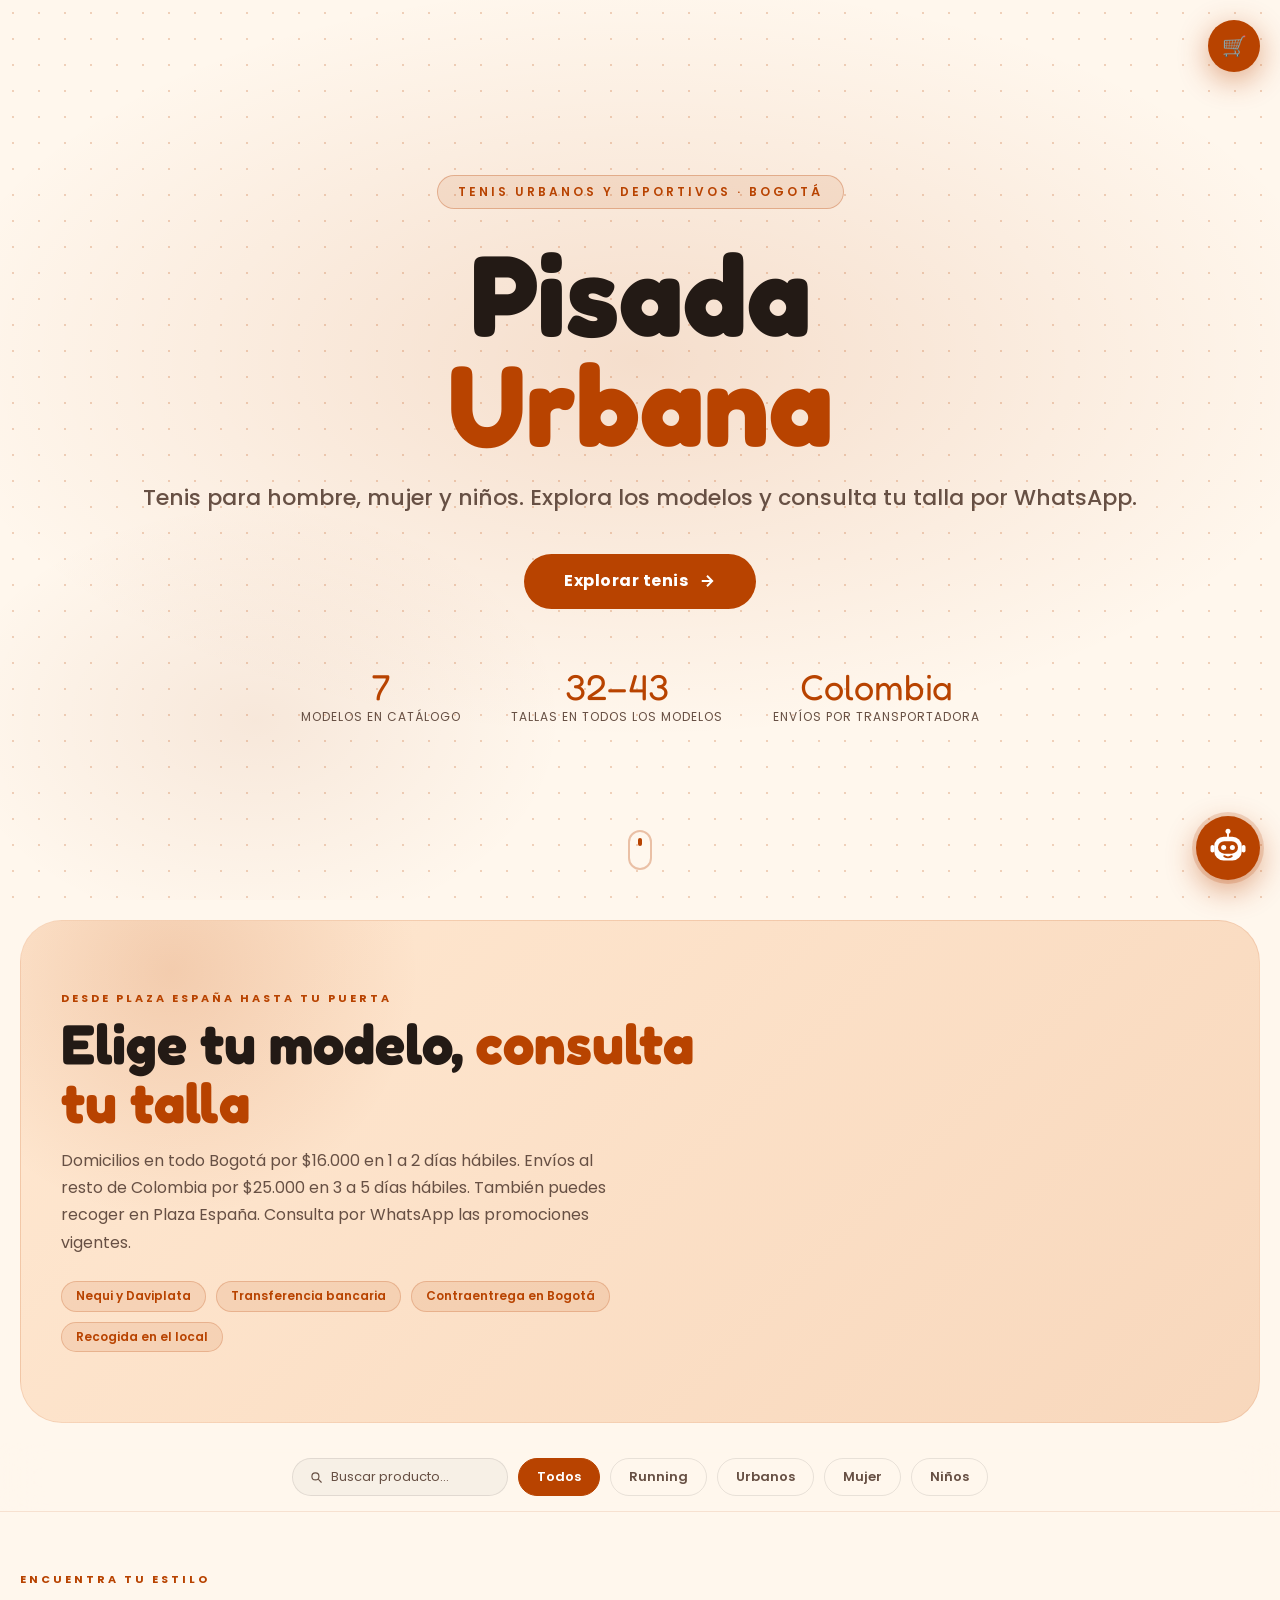
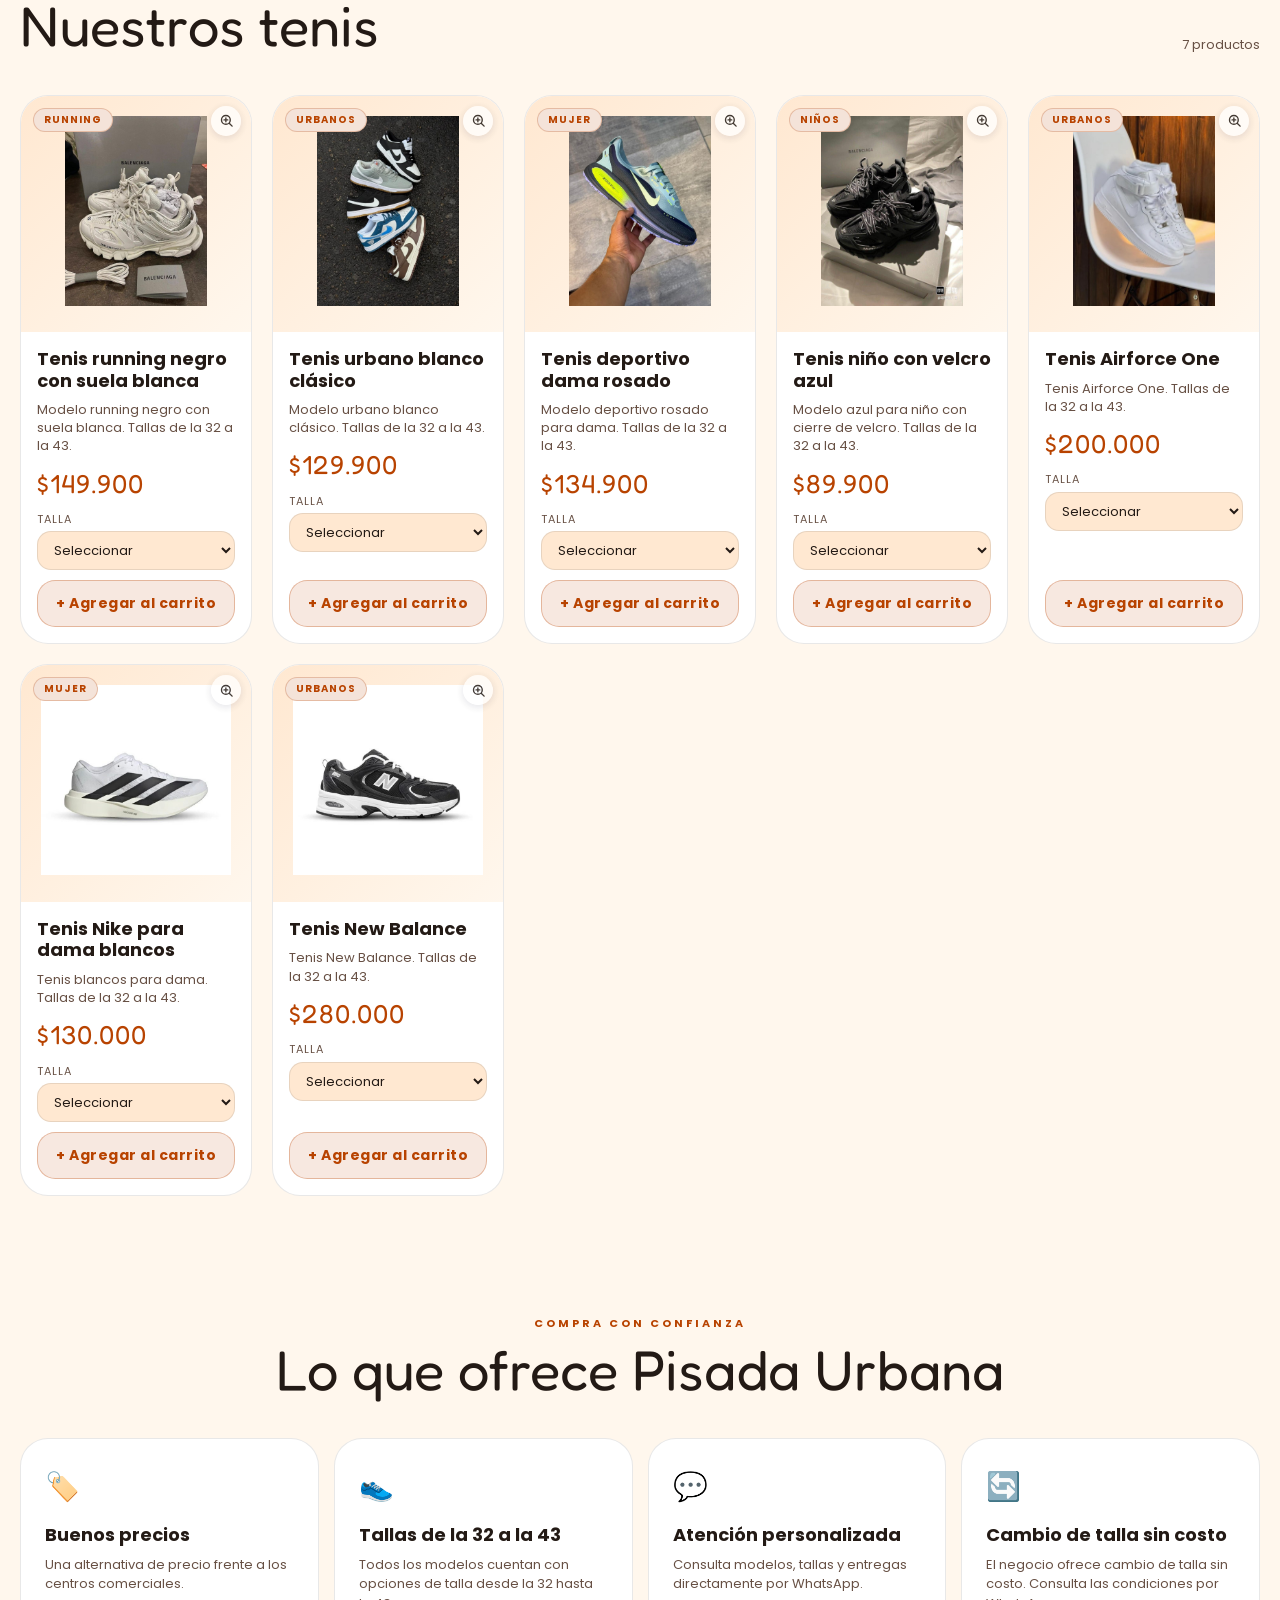
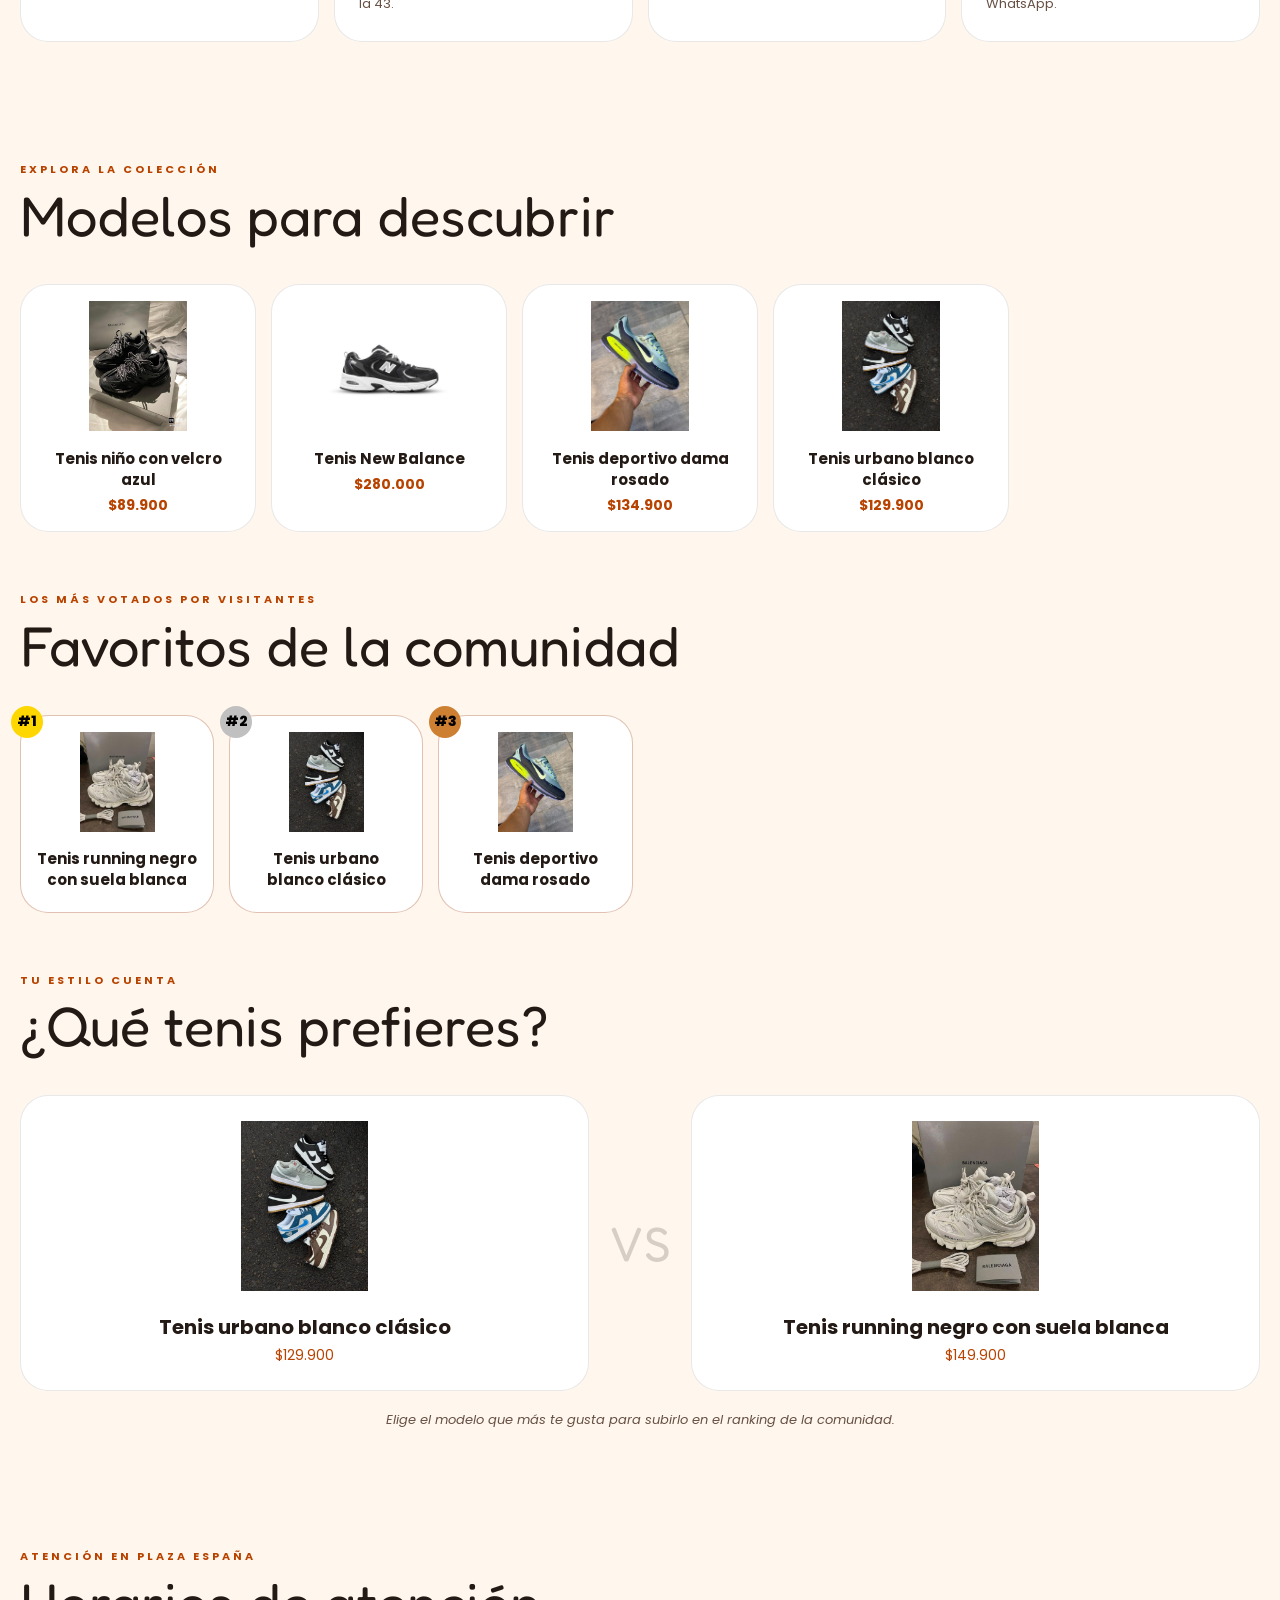
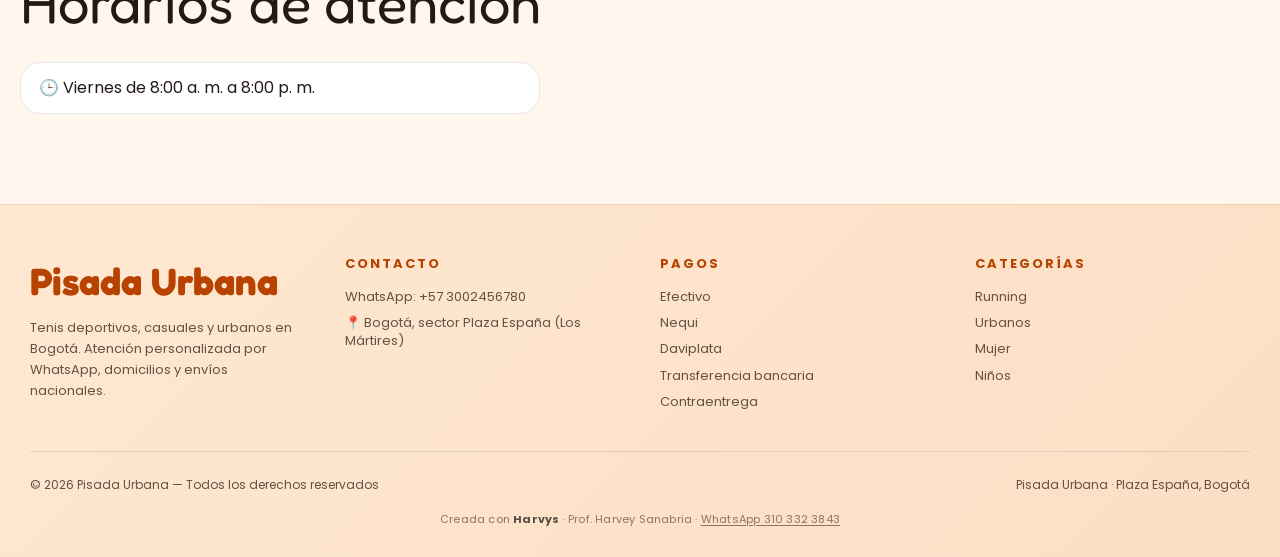
==== commit 0e037d10: "Add files via upload" ====
--- a/index.html
+++ b/index.html
@@ -194,7 +194,7 @@
 </footer>
 
 <!-- Copia del proyecto para volver a abrirlo en Harvys (botón "Abrir"). No la borres. -->
-<script type="application/json" id="harvys-proyecto">{"negocio":{"nombre":"Pisada Urbana","descripcion":"Tienda de tenis para hombre, mujer y niños, con estilos deportivos, casuales y urbanos a buen precio.","eslogan":"","ciudad":"Bogotá, sector Plaza España (Los Mártires)","cobertura":"Domicilios en todo Bogotá por $16.000, en 1 a 2 días hábiles. Envíos al resto de Colombia por transportadora por $25.000, en 3 a 5 días hábiles. Recogida en Plaza España, Bogotá; dirección con número o local: [POR COMPLETAR].","whatsapp":"573002456780","instagram":"","facebook":"","tiktok":"","horarios":["Viernes de 8:00 a. m. a 8:00 p. m."],"logo":""},"tema":{"nombreEstilo":"Movimiento naranja","modo":"claro","colores":{"primario":"#B84300","textoSobrePrimario":"#FFFFFF","fondo":"#FFF7ED","fondoAlterno":"#FFE8D1","tarjeta":"#FFFFFF","texto":"#231A15","textoSuave":"#675044","acento":"#9D3600"},"fuentes":{"titulos":"Fredoka","cuerpo":"Poppins"},"titulosMayusculas":false,"radio":28,"animaciones":"media","fondoEfecto":"puntos","hero":"centrado","tarjetas":"elevadas"},"textos":{"heroEtiqueta":"Tenis urbanos y deportivos · Bogotá","heroTitulo":"Pisada","heroTituloResaltado":"Urbana","heroSubtitulo":"Tenis para hombre, mujer y niños. Explora los modelos y consulta tu talla por WhatsApp.","heroBoton":"Explorar tenis","heroImagen":"","estadisticas":[{"valor":"{productos}","etiqueta":"Modelos en catálogo"},{"valor":"32–43","etiqueta":"Tallas en todos los modelos"},{"valor":"Colombia","etiqueta":"Envíos por transportadora"}],"bannerEtiqueta":"Desde Plaza España hasta tu puerta","bannerTitulo":"Elige tu modelo,","bannerTituloResaltado":"consulta tu talla","bannerTexto":"Domicilios en todo Bogotá por $16.000 en 1 a 2 días hábiles. Envíos al resto de Colombia por $25.000 en 3 a 5 días hábiles. También puedes recoger en Plaza España. Consulta por WhatsApp las promociones vigentes.","chips":["Nequi y Daviplata","Transferencia bancaria","Contraentrega en Bogotá","Recogida en el local"],"catalogoEtiqueta":"Encuentra tu estilo","catalogoTitulo":"Nuestros tenis","botonAgregar":"+ Agregar al carrito","beneficiosEtiqueta":"Compra con confianza","beneficiosTitulo":"Lo que ofrece Pisada Urbana","recomendadosEtiqueta":"Explora la colección","recomendadosTitulo":"Modelos para descubrir","topEtiqueta":"Los más votados por visitantes","topTitulo":"Favoritos de la comunidad","dueloEtiqueta":"Tu estilo cuenta","dueloTitulo":"¿Qué tenis prefieres?","dueloInfo":"Elige el modelo que más te gusta para subirlo en el ranking de la comunidad.","testimoniosEtiqueta":"Experiencias de compra","testimoniosTitulo":"Opiniones de clientes","horariosEtiqueta":"Atención en Plaza España","horariosTitulo":"Horarios de atención","footerTexto":"Tenis deportivos, casuales y urbanos en Bogotá. Atención personalizada por WhatsApp, domicilios y envíos nacionales.","footerFrase":"Pisada Urbana · Plaza España, Bogotá","carritoTitulo":"Tus tenis elegidos","botonPagar":"Enviar pedido por WhatsApp"},"productos":[{"id":"p01","nombre":"Tenis running negro con suela blanca","precio":149900,"categoria":"Running","imagen":"foto:rzuy19","descripcion":"Modelo running negro con suela blanca. Tallas de la 32 a la 43.","opciones":{"etiqueta":"Talla","valores":["32","33","34","35","36","37","38","39","40","41","42","43"]},"destacado":false},{"id":"p02","nombre":"Tenis urbano blanco clásico","precio":129900,"categoria":"Urbanos","imagen":"foto:slt9md","descripcion":"Modelo urbano blanco clásico. Tallas de la 32 a la 43.","opciones":{"etiqueta":"Talla","valores":["32","33","34","35","36","37","38","39","40","41","42","43"]},"destacado":false},{"id":"p05","nombre":"Tenis deportivo dama rosado","precio":134900,"categoria":"Mujer","imagen":"foto:jl4dgn","descripcion":"Modelo deportivo rosado para dama. Tallas de la 32 a la 43.","opciones":{"etiqueta":"Talla","valores":["32","33","34","35","36","37","38","39","40","41","42","43"]},"destacado":false},{"id":"p06","nombre":"Tenis niño con velcro azul","precio":89900,"categoria":"Niños","imagen":"foto:9vg8ok","descripcion":"Modelo azul para niño con cierre de velcro. Tallas de la 32 a la 43.","opciones":{"etiqueta":"Talla","valores":["32","33","34","35","36","37","38","39","40","41","42","43"]},"destacado":false},{"id":"p07","nombre":"Tenis Airforce One","precio":200000,"categoria":"Urbanos","imagen":"foto:bc3qbt","descripcion":"Tenis Airforce One. Tallas de la 32 a la 43.","opciones":{"etiqueta":"Talla","valores":["32","33","34","35","36","37","38","39","40","41","42","43"]},"destacado":false},{"id":"p08","nombre":"Tenis Nike para dama blancos","precio":130000,"categoria":"Mujer","imagen":"foto:k0mza6","descripcion":"Tenis blancos para dama. Tallas de la 32 a la 43.","opciones":{"etiqueta":"Talla","valores":["32","33","34","35","36","37","38","39","40","41","42","43"]},"destacado":false},{"id":"p09","nombre":"Tenis New Balance","precio":280000,"categoria":"Urbanos","imagen":"foto:twryoh","descripcion":"Tenis New Balance. Tallas de la 32 a la 43.","opciones":{"etiqueta":"Talla","valores":["32","33","34","35","36","37","38","39","40","41","42","43"]},"destacado":false}],"beneficios":[{"icono":"🏷️","titulo":"Buenos precios","texto":"Una alternativa de precio frente a los centros comerciales."},{"icono":"👟","titulo":"Tallas de la 32 a la 43","texto":"Todos los modelos cuentan con opciones de talla desde la 32 hasta la 43."},{"icono":"💬","titulo":"Atención personalizada","texto":"Consulta modelos, tallas y entregas directamente por WhatsApp."},{"icono":"🔄","titulo":"Cambio de talla sin costo","texto":"El negocio ofrece cambio de talla sin costo. Consulta las condiciones por WhatsApp."}],"testimonios":[],"pagos":{"metodos":[{"nombre":"Efectivo","icono":"💵","tipo":"efectivo"},{"nombre":"Nequi","icono":"💜","tipo":"transferencia"},{"nombre":"Daviplata","icono":"🔴","tipo":"transferencia"},{"nombre":"Transferencia bancaria","icono":"🏦","tipo":"transferencia"},{"nombre":"Contraentrega","icono":"📦","tipo":"contraentrega"}],"numeroTransferencia":"3002456780","titular":"Julieth","contraentregaDetalle":"Solo en Bogotá, sin monto mínimo ni recargo por contraentrega. Pago en efectivo al repartidor. Costo del domicilio: $16.000."},"backend":{"url":"https://script.google.com/macros/s/AKfycbzx_1TXhVfVCFQFNmBJoI6K0vPOOq-LakHg6I1dQ0BJuDRF0gDs_hs4fSULkts6eMj9rA/exec"},"asistente":{"activo":true,"nombre":"Pisa","saludo":"¡Hola! Soy Pisa, tu asistente de Pisada Urbana. Te ayudo a consultar modelos, precios y entregas. ¿Qué tenis buscas?"},"secciones":["banner","catalogo","beneficios","recomendados","top","duelo","horarios"],"personalizado":{"css":"","secciones":[]}}</script>
+<script type="application/json" id="harvys-proyecto">{"negocio":{"nombre":"Pisada Urbana","descripcion":"Tienda de tenis para hombre, mujer y niños, con estilos deportivos, casuales y urbanos a buen precio.","eslogan":"","ciudad":"Bogotá, sector Plaza España (Los Mártires)","cobertura":"Domicilios en todo Bogotá por $16.000, en 1 a 2 días hábiles. Envíos al resto de Colombia por transportadora por $25.000, en 3 a 5 días hábiles. Recogida en el Centro Comercial Plaza España, carrera 19 #10-85, local 160, Bogotá.","whatsapp":"573002456780","instagram":"","facebook":"","tiktok":"","horarios":["Viernes de 8:00 a. m. a 8:00 p. m."],"logo":""},"tema":{"nombreEstilo":"Movimiento naranja","modo":"claro","colores":{"primario":"#B84300","textoSobrePrimario":"#FFFFFF","fondo":"#FFF7ED","fondoAlterno":"#FFE8D1","tarjeta":"#FFFFFF","texto":"#231A15","textoSuave":"#675044","acento":"#9D3600"},"fuentes":{"titulos":"Fredoka","cuerpo":"Poppins"},"titulosMayusculas":false,"radio":28,"animaciones":"media","fondoEfecto":"puntos","hero":"centrado","tarjetas":"elevadas"},"textos":{"heroEtiqueta":"Tenis urbanos y deportivos · Bogotá","heroTitulo":"Pisada","heroTituloResaltado":"Urbana","heroSubtitulo":"Tenis para hombre, mujer y niños. Explora los modelos y consulta tu talla por WhatsApp.","heroBoton":"Explorar tenis","heroImagen":"","estadisticas":[{"valor":"{productos}","etiqueta":"Modelos en catálogo"},{"valor":"32–43","etiqueta":"Tallas en todos los modelos"},{"valor":"Colombia","etiqueta":"Envíos por transportadora"}],"bannerEtiqueta":"Desde Plaza España hasta tu puerta","bannerTitulo":"Elige tu modelo,","bannerTituloResaltado":"consulta tu talla","bannerTexto":"Domicilios en todo Bogotá por $16.000 en 1 a 2 días hábiles. Envíos al resto de Colombia por $25.000 en 3 a 5 días hábiles. También puedes recoger en Plaza España. Consulta por WhatsApp las promociones vigentes.","chips":["Nequi y Daviplata","Transferencia bancaria","Contraentrega en Bogotá","Recogida en el local"],"catalogoEtiqueta":"Encuentra tu estilo","catalogoTitulo":"Nuestros tenis","botonAgregar":"+ Agregar al carrito","beneficiosEtiqueta":"Compra con confianza","beneficiosTitulo":"Lo que ofrece Pisada Urbana","recomendadosEtiqueta":"Explora la colección","recomendadosTitulo":"Modelos para descubrir","topEtiqueta":"Los más votados por visitantes","topTitulo":"Favoritos de la comunidad","dueloEtiqueta":"Tu estilo cuenta","dueloTitulo":"¿Qué tenis prefieres?","dueloInfo":"Elige el modelo que más te gusta para subirlo en el ranking de la comunidad.","testimoniosEtiqueta":"Experiencias de compra","testimoniosTitulo":"Opiniones de clientes","horariosEtiqueta":"Atención en Plaza España","horariosTitulo":"Horarios de atención","footerTexto":"Tenis deportivos, casuales y urbanos en Bogotá. Atención personalizada por WhatsApp, domicilios y envíos nacionales.","footerFrase":"Pisada Urbana · Plaza España, Bogotá","carritoTitulo":"Tus tenis elegidos","botonPagar":"Enviar pedido por WhatsApp"},"productos":[{"id":"p01","nombre":"Tenis running negro con suela blanca","precio":149900,"categoria":"Running","imagen":"foto:rzuy19","descripcion":"Modelo running negro con suela blanca. Tallas de la 32 a la 43.","opciones":{"etiqueta":"Talla","valores":["32","33","34","35","36","37","38","39","40","41","42","43"]},"destacado":false},{"id":"p02","nombre":"Tenis urbano blanco clásico","precio":129900,"categoria":"Urbanos","imagen":"foto:slt9md","descripcion":"Modelo urbano blanco clásico. Tallas de la 32 a la 43.","opciones":{"etiqueta":"Talla","valores":["32","33","34","35","36","37","38","39","40","41","42","43"]},"destacado":false},{"id":"p05","nombre":"Tenis deportivo dama rosado","precio":134900,"categoria":"Mujer","imagen":"foto:jl4dgn","descripcion":"Modelo deportivo rosado para dama. Tallas de la 32 a la 43.","opciones":{"etiqueta":"Talla","valores":["32","33","34","35","36","37","38","39","40","41","42","43"]},"destacado":false},{"id":"p06","nombre":"Tenis niño con velcro azul","precio":89900,"categoria":"Niños","imagen":"foto:9vg8ok","descripcion":"Modelo azul para niño con cierre de velcro. Tallas de la 32 a la 43.","opciones":{"etiqueta":"Talla","valores":["32","33","34","35","36","37","38","39","40","41","42","43"]},"destacado":false},{"id":"p07","nombre":"Tenis Airforce One","precio":200000,"categoria":"Urbanos","imagen":"foto:bc3qbt","descripcion":"Tenis Airforce One. Tallas de la 32 a la 43.","opciones":{"etiqueta":"Talla","valores":["32","33","34","35","36","37","38","39","40","41","42","43"]},"destacado":false},{"id":"p08","nombre":"Tenis Nike para dama blancos","precio":130000,"categoria":"Mujer","imagen":"foto:k0mza6","descripcion":"Tenis blancos para dama. Tallas de la 32 a la 43.","opciones":{"etiqueta":"Talla","valores":["32","33","34","35","36","37","38","39","40","41","42","43"]},"destacado":false},{"id":"p09","nombre":"Tenis New Balance","precio":280000,"categoria":"Urbanos","imagen":"foto:twryoh","descripcion":"Tenis New Balance. Tallas de la 32 a la 43.","opciones":{"etiqueta":"Talla","valores":["32","33","34","35","36","37","38","39","40","41","42","43"]},"destacado":false}],"beneficios":[{"icono":"🏷️","titulo":"Buenos precios","texto":"Una alternativa de precio frente a los centros comerciales."},{"icono":"👟","titulo":"Tallas de la 32 a la 43","texto":"Todos los modelos cuentan con opciones de talla desde la 32 hasta la 43."},{"icono":"💬","titulo":"Atención personalizada","texto":"Consulta modelos, tallas y entregas directamente por WhatsApp."},{"icono":"🔄","titulo":"Cambio de talla sin costo","texto":"El negocio ofrece cambio de talla sin costo. Consulta las condiciones por WhatsApp."}],"testimonios":[],"pagos":{"metodos":[{"nombre":"Efectivo","icono":"💵","tipo":"efectivo"},{"nombre":"Nequi","icono":"💜","tipo":"transferencia"},{"nombre":"Daviplata","icono":"🔴","tipo":"transferencia"},{"nombre":"Transferencia bancaria","icono":"🏦","tipo":"transferencia"},{"nombre":"Contraentrega","icono":"📦","tipo":"contraentrega"}],"numeroTransferencia":"3002456780","titular":"Julieth","contraentregaDetalle":"Solo en Bogotá, sin monto mínimo ni recargo por contraentrega. Pago en efectivo al repartidor. Costo del domicilio: $16.000."},"backend":{"url":"https://script.google.com/macros/s/AKfycbzx_1TXhVfVCFQFNmBJoI6K0vPOOq-LakHg6I1dQ0BJuDRF0gDs_hs4fSULkts6eMj9rA/exec"},"asistente":{"activo":true,"nombre":"Pisa","saludo":"¡Hola! Soy Pisa, tu asistente de Pisada Urbana. Te ayudo a consultar modelos, precios y entregas. ¿Qué tenis buscas?"},"secciones":["banner","catalogo","beneficios","recomendados","top","duelo","horarios"],"personalizado":{"css":"","secciones":[]}}</script>
 <script type="application/json" id="harvys-rutas">{"p01":"img/p01-tenis-sportstyle-negro-1-rzuy19.jpg","p02":"img/p02-tenis-urbano-blanco-1-slt9md.jpg","p05":"img/p05-tenis-deportivo-rosado-1-jl4dgn.jpg","p06":"img/p06-tenis-nino-velcro-azul-1-9vg8ok.jpg","p07":"img/p05-tenis-sportstyle-blanco-bc3qbt.jpg","p08":"img/p03-tenis-deportivo-blancos-1-k0mza6.jpg","p09":"img/p05-tenis-deportivo-negro-twryoh.jpg"}</script>
 <script src="script.js"></script>
 </body>
